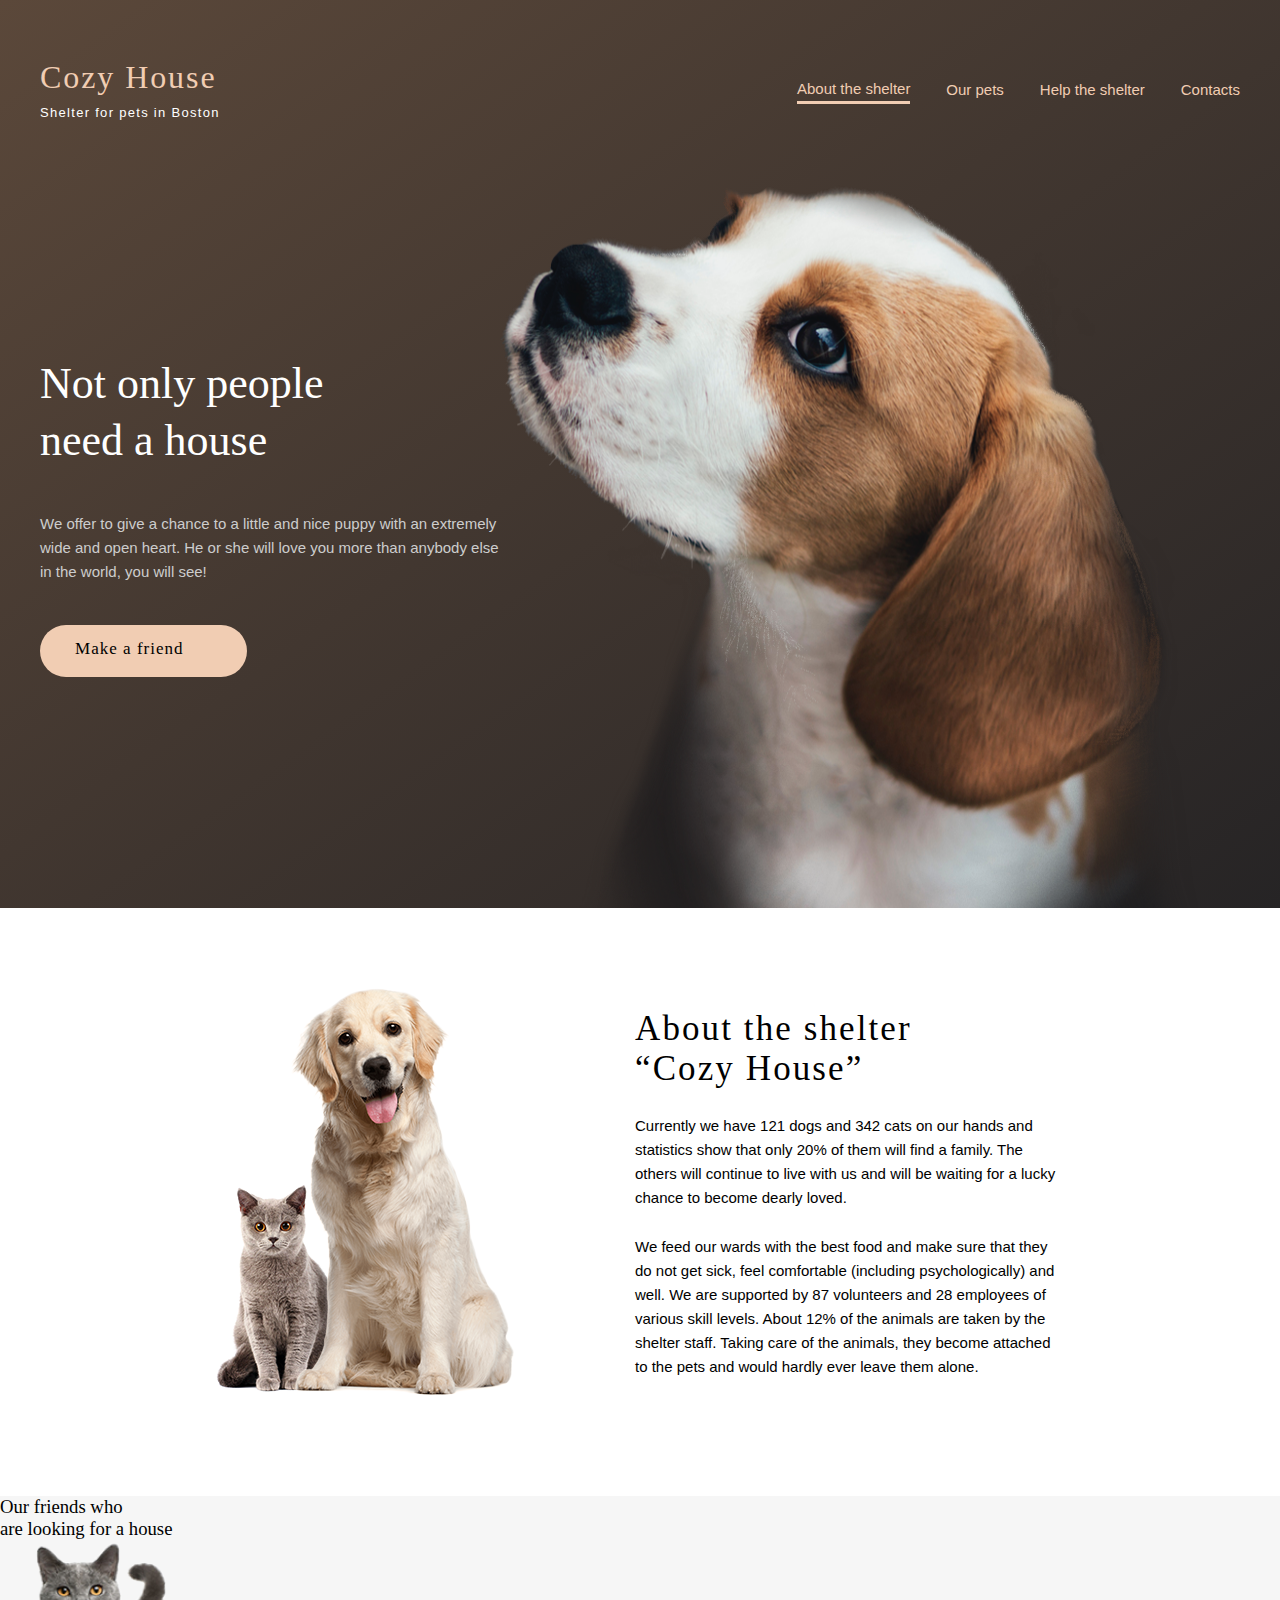
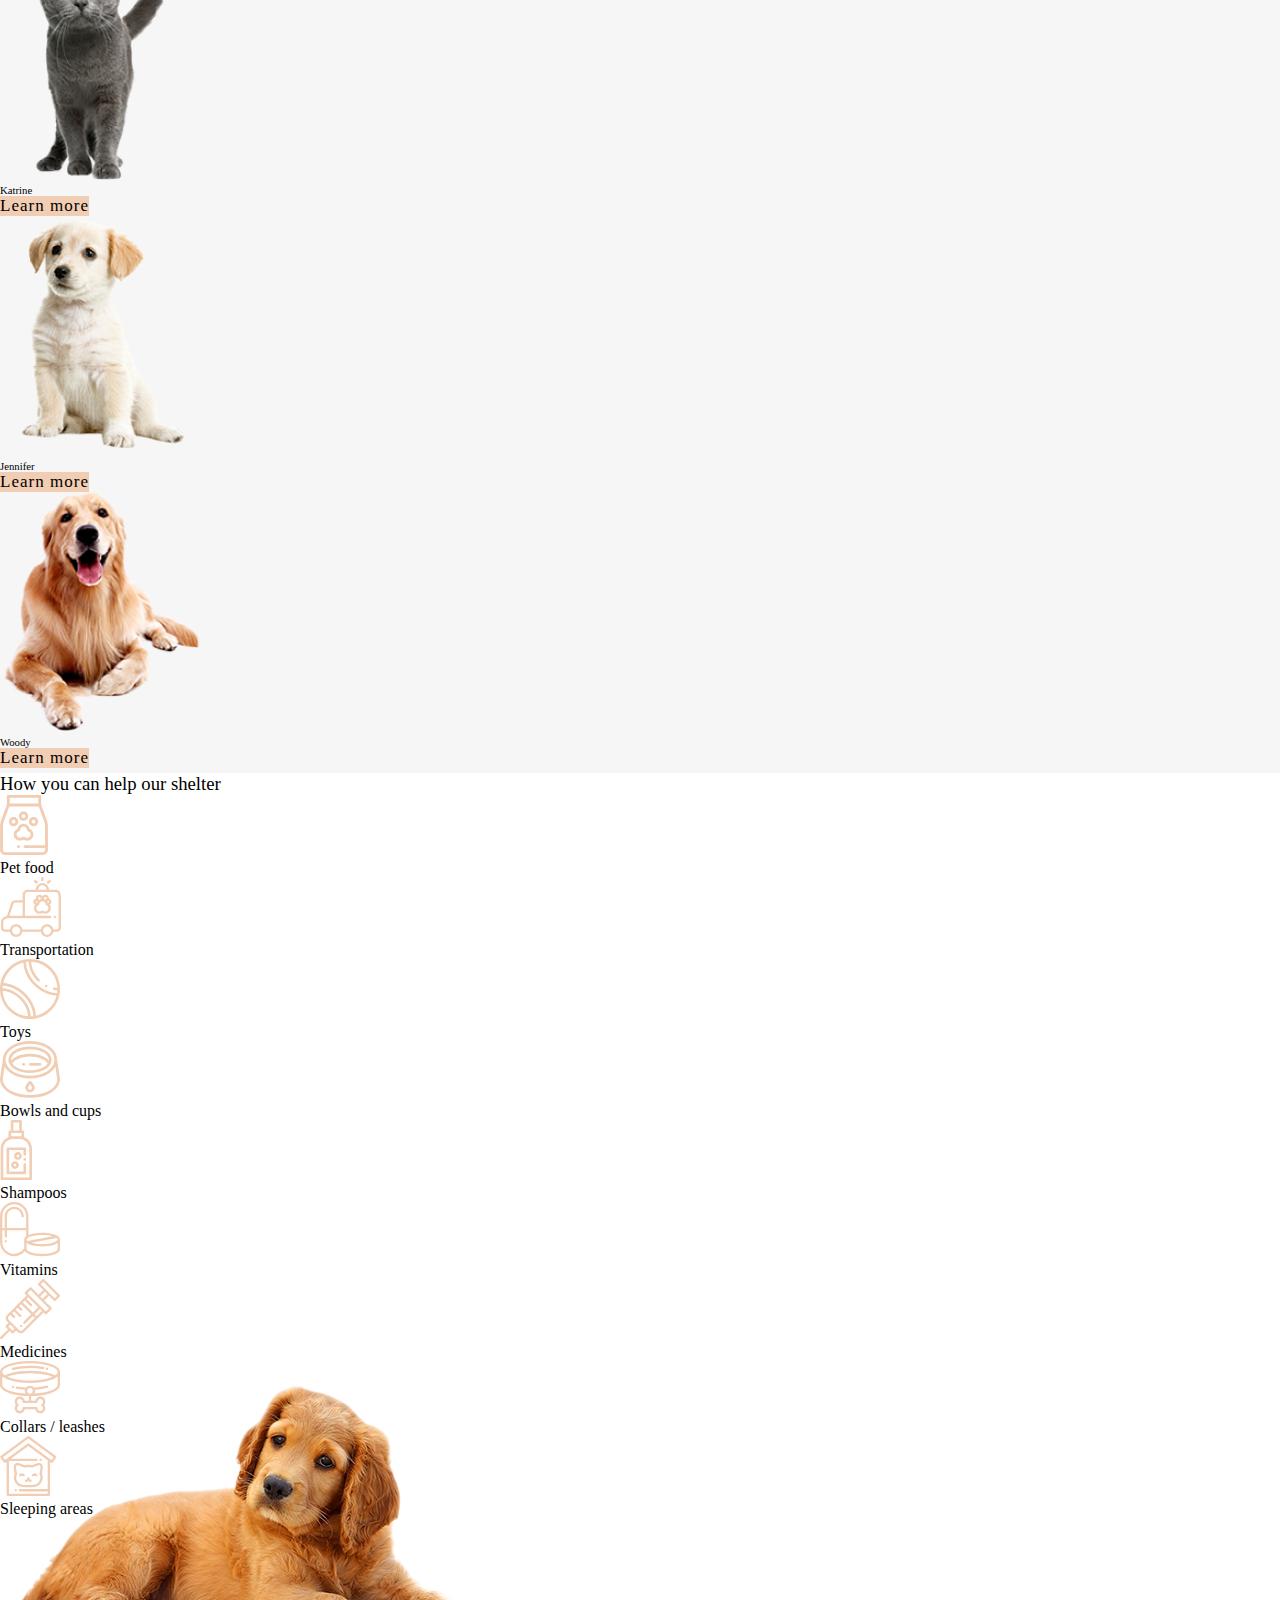
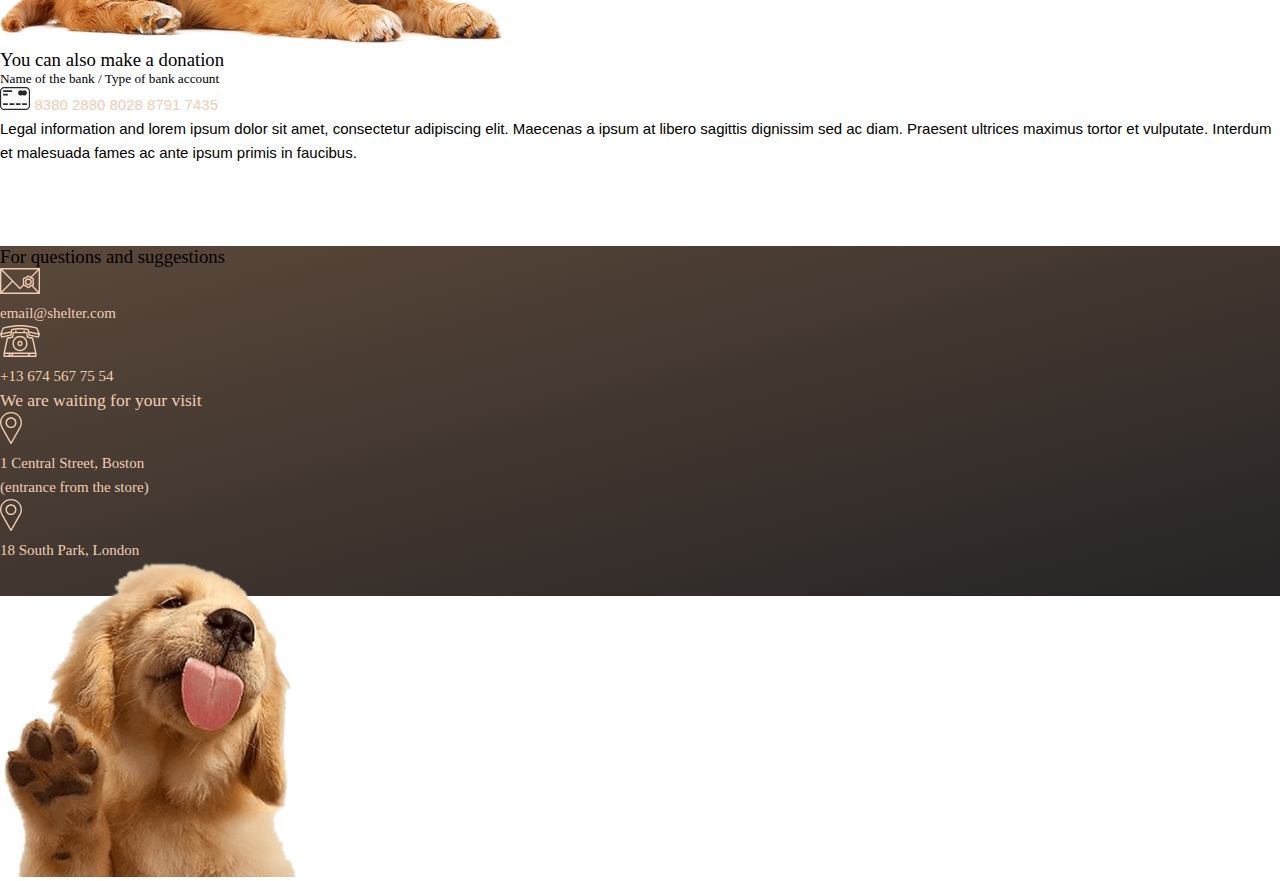
==== pages/main/index.html @ bdb7a61f "refactor: change styling about section" ====
<!DOCTYPE html>
<html lang="en">

<head>
    <meta charset="UTF-8">
    <meta name="viewport" content="width=device-width, initial-scale=1.0">
    <title>Shelter</title>
    <link rel="stylesheet" href="styles2.css">
</head>

<body>
    <header>
        <div class="wrapper-nav">
            <div class="logo">
                <div class="logo-title">Cozy House</div>
                <div class="logo-text">Shelter for pets in Boston</div>
            </div>
            <nav>
                <ul>
                    <li><a class="current active">About the shelter</a></li>
                    <li><a class="active" href="../pets/index.html">Our pets</a></li>
                    <li><a>Help the shelter</a></li>
                    <li><a>Contacts</a></li>
                </ul>
            </nav>
        </div>
        <div class="wrapper-header">
            <div class="left-column">
                <h2>Not only people need a house</h2>
                <p class="left-text">We offer to give a chance to a little and nice puppy with an extremely wide and
                    open heart. He or she will love you more than anybody else in the world, you will see!</p>
                <a id="btn" href="../pets/index.html">Make a friend</a>
            </div>
            <div class="right-column"><img id="dog-header" src="../../assets/images/start-screen-puppy.png"></div>
        </div>
    </header>
    <main>
        <section class="about">
            <div class="wrapper-about">
                <img class="about-image" src="../../assets/images/about-pets.png">
                <div class="about-text">
                    <h3>About the shelter “Cozy House”</h3>
                    <div class="about-text-main">
                        <p>Currently we have 121 dogs and 342 cats on our hands and statistics show that only 20% of
                            them will find a family. The others will continue to live with us and will be waiting for a
                            lucky chance to become dearly loved.</p>
                        <p>We feed our wards with the best food and make sure that they do not get sick, feel
                            comfortable (including psychologically) and well. We are supported by 87 volunteers and 28
                            employees of various skill levels. About 12% of the animals are taken by the shelter staff.
                            Taking care of the animals, they become attached to the pets and would hardly ever leave
                            them alone.</p>
                    </div>
                </div>
            </div>
        </section>
        <section class="pets">
            <div class="wrapper-pets">
                <h3>Our friends who <br>are looking for a house</h3>

                <div class="pets-slider">
                    <div class="arrow arrow-left"></div>
                    <div class="pets-galery"><img src="../../assets/images/katrine.png">
                        <h6>Katrine</h6><button class="learn_more">Learn more</button>
                    </div>
                    <div class="pets-galery"><img src="../../assets/images/jennifer.png">
                        <h6>Jennifer</h6><button class="learn_more">Learn more</button>
                    </div>
                    <div class="pets-galery woody"><img src="../../assets/images/woody.png">
                        <h6>Woody</h6><button class="learn_more">Learn more</button>
                    </div>
                    <div class="arrow arrow-right"></div>
                </div>
                <a id="get_to" href="../pets/index.html">Get to know the rest</a>
            </div>
        </section>
        <section class="help">
            <div class="wrapper-help">
                <div class="help-text">
                    <h3>How you can help our shelter</h3>
                </div>
                <div class="help-content">
                    <div class="help-content-1st-row">
                        <div class="help-content-item"><img src="../../assets/icons/1food.svg">
                            <h4>Pet food</h4>
                        </div>
                        <div class="help-content-item"><img src="../../assets/icons/2transportation.svg">
                            <h4>Transportation</h4>
                        </div>
                        <div class="help-content-item"><img src="../../assets/icons/3toys.svg">
                            <h4>Toys</h4>
                        </div>
                        <div class="help-content-item"><img src="../../assets/icons/4bowls-and-cups.svg">
                            <h4>Bowls and cups</h4>
                        </div>
                        <div class="help-content-item"><img src="../../assets/icons/5shampoos.svg">
                            <h4>Shampoos</h4>
                        </div>
                    </div>
                    <div class="help-content-2nd-row">
                        <div class="help-content-item"><img src="../../assets/icons/6vitamins.svg">
                            <h4>Vitamins</h4>
                        </div>
                        <div class="help-content-item"><img src="../../assets/icons/7medicines.svg">
                            <h4>Medicines</h4>
                        </div>
                        <div class="help-content-item"><img src="../../assets/icons/8collars-or-leashes.svg">
                            <h4>Collars / leashes</h4>
                        </div>
                        <div class="help-content-item"><img src="../../assets/icons/9sleeping-area.svg">
                            <h4>Sleeping areas</h4>
                        </div>
                    </div>
                </div>
            </div>
        </section>
        <section class="donation">
            <div class="wrapper-donation">
                <div class="image-donation">
                    <img src="../../assets/images/donation-dog.png">
                </div>
                <div class="text-donation">
                    <h3>You can also make a donation</h3>
                    <h5 class="space-top">Name of the bank / Type of bank account</h5>
                    <div class="card-number space-top">
                        <img src="../../assets/icons/credit-card.svg">
                        <a href>8380 2880 8028 8791 7435</a>
                    </div>
                    <p class="italic space-top">Legal information and lorem ipsum dolor sit amet, consectetur adipiscing
                        elit. Maecenas a ipsum at libero sagittis dignissim sed ac diam. Praesent ultrices maximus
                        tortor et vulputate. Interdum et malesuada fames ac ante ipsum primis in faucibus.</p>
                </div>

            </div>
        </section>
    </main>
    <footer id="contacts">
        <div class="wrapper-footer">
            <div class="contacts-footer">
                <div class="for-questions">
                    <h3>For questions and suggestions</h3>
                    <div class="space-top">
                        <a href="mailto:email@shelter.com"><img src="../../assets/icons/mail.svg">
                            <h4>email@shelter.com</h4>
                        </a>
                    </div>
                    <div class="space-top">
                        <a href="tel:+13 674 567 75 54"> <img src="../../assets/icons/phone.svg">
                            <h4>+13 674 567 75 54</h4>
                    </div>
                </div>
                <div class="visit-footer">
                    <h3>We are waiting for your visit</h3>
                    <div class="space-top">
                        <a target="new"
                            href="https://www.google.com/maps/place/1+Central+St,+Boston,+MA+02109,+%D0%A1%D0%A8%D0%90/@42.3585558,-71.056915,17z/data=!3m1!4b1!4m5!3m4!1s0x89e370868bc2ce7b:0x82fa7db94f5fea9e!8m2!3d42.3585519!4d-71.0547263">
                            <img src="../../assets/icons/pin.svg">
                            <h4>1 Central Street, Boston<br>(entrance from the store)</h4>
                        </a>
                    </div>
                    <div class="space-top">
                        <a target="new"
                            href="https://www.google.com/maps/place/1+Central+St,+Boston,+MA+02109,+%D0%A1%D0%A8%D0%90/@42.3585558,-71.056915,17z/data=!3m1!4b1!4m5!3m4!1s0x89e370868bc2ce7b:0x82fa7db94f5fea9e!8m2!3d42.3585519!4d-71.0547263">
                            <img src="../../assets/icons/pin.svg">
                            <h4>18 South Park, London</h4>
                        </a>
                    </div>

                </div>
            </div>

            <div class="img-footer">
                <img src="../../assets/images/footer-puppy.png">
            </div>
        </div>
    </footer>
</body>

</html>
---- pages/main/styles2.css ----
* {
  margin: 0;
  padding: 0;
  box-sizing: border-box;
}

body {
  font-family: Arial, sans-serif;
  font-weight: 400;
}
header {
  height: 908px;
}
main {
  width: 100%;
  display: flex;
  justify-content: center;
  flex-direction: column;
}
.about {
  height: 588px;
}
.pets {
  height: 877px;
  background: #f6f6f6;
}

.help {
  height: 611px;
  background-color: #ffffff;
}
.donation {
  height: 462px;
}
footer{
    height: 350px;
}
header,
footer {
    background-image: linear-gradient(to bottom right, rgba(91, 72, 58, 1) 0%, rgba(38, 36, 37, 1) 100%);
}
.wrapper-nav, .wrapper-header, .wrapper-about {
    display: flex;
    margin: 0 auto;
    max-width: 1200px;
}
h1,
h2,
h3,
h4,
h5,
h6 {
    font-family: Georgia, serif;
    font-weight: 400;
}

h2 {
    font-size: 44px;
    color: #FFFFFF;
}
p {
    font-size: 15px;
    line-height: 160%;
}
button,
#btn {
    border: 0;
    padding: 0;
    font-size: 17px;
    letter-spacing: 1.02px;
    font-family: Georgia, serif;
    background-color: #f1cdb3;
}
#btn {
    height: 52px;
    width: 207px;
    border-radius: 100px;
    color: black;
    padding: 10px 35px;
}
.wrapper-footer h4,
a {
    text-decoration: none;
    color: #F1CDB3;
}
/* HEADER styles */

.wrapper-nav{
    justify-content: space-between;
}
.logo-title {
    color: #F1CDB3;
    font-family: Georgia, serif;
    font-weight: 400;
    padding-top: 60px;
    font-size: 32px;
    letter-spacing: 1.92px;
    line-height: 110%;
    margin-bottom: 10px;
}

.logo-text {
    font-size: 13px;
    color: #FFFFFF;
    letter-spacing: 1.3px;
}
nav{
    display: flex;
    width: 443px;
}
ul {
    display: flex;
    justify-content: space-between;
    width: 100%;
    margin: 0;
    padding: 0;
    list-style-type: none;
}

li {
    color: #CDCDCD;
    margin-top: 60px;
    display: flex;
    align-items: center;
}
a {
    font-size: 15px;
    line-height: 160%;
}
.active:hover {
    cursor: pointer;
    color: #FAFAFA;
}
.current {
    border-bottom: 3px solid #F1CDB3;
}
.left-column {
    display: flex;
    flex-direction: column;
    justify-content: center;
}
.left-column h2 {
    line-height: 130%;
    max-width: 310px;
}
.right-column {
    display: inline-block;
    float: right;
}
p.left-text {
    color: #CDCDCD;
    width: 460px;
    margin-top: 42px;
    margin-bottom: 41px;
    line-height: 160%;
}
img#dog-header {
    margin-top: 64.5px;
    height: 723px;
    width: 698px;
    border-radius: 0px;
}

/* SECTION ABOUT styles */

.about-image {
    margin-top: 80px;
    margin-left: 175px;
    margin-right: 120px;
}

.about-text {
    display: flex;
    flex-direction: column;
    justify-content: center;
    margin-top: 83px;
}

.about-text-main {
    width: 430px;
}

.about-text-main p {
    margin-top: 25px;
}

.about-text h3 {
    width: 370px;
    font-size: 35px;
    letter-spacing: 2.1px;
}
.wrapper-pets {
}
.wrapper-help {
}

.wrapper-donation {
  
}
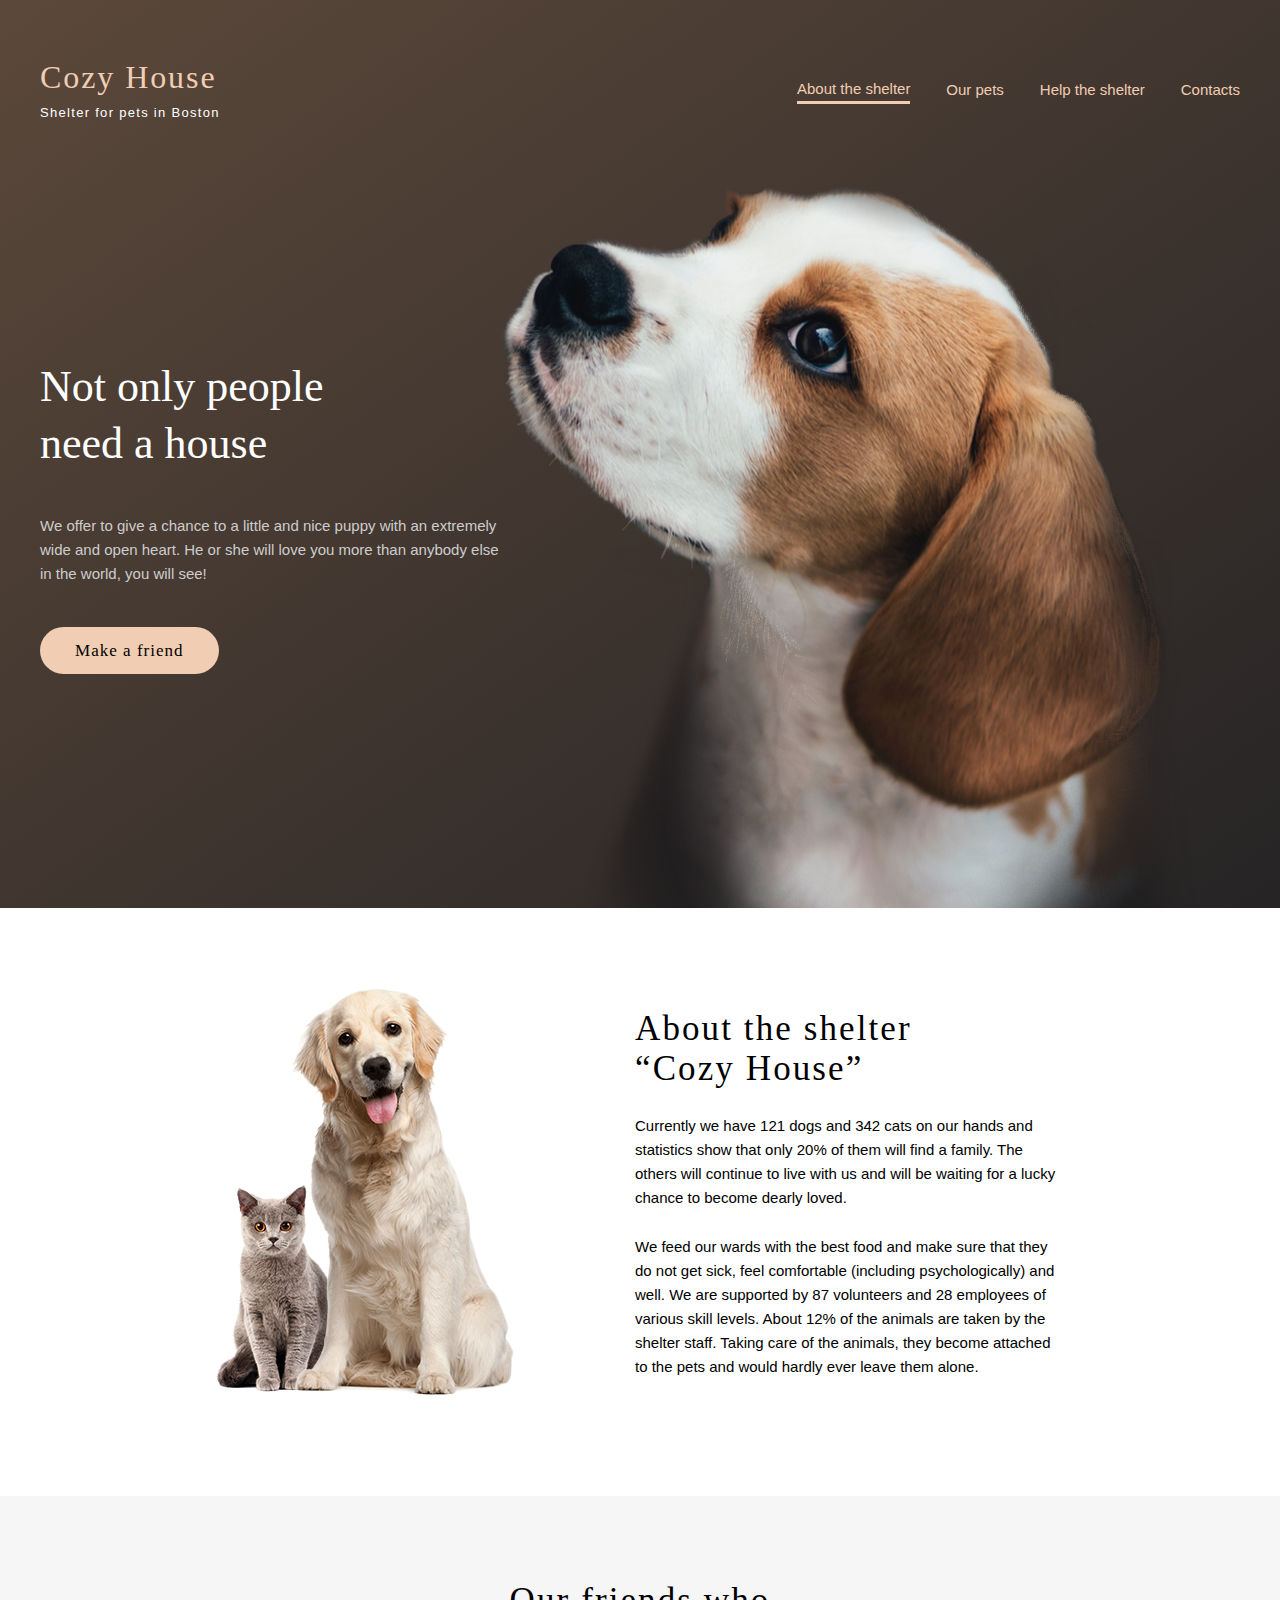
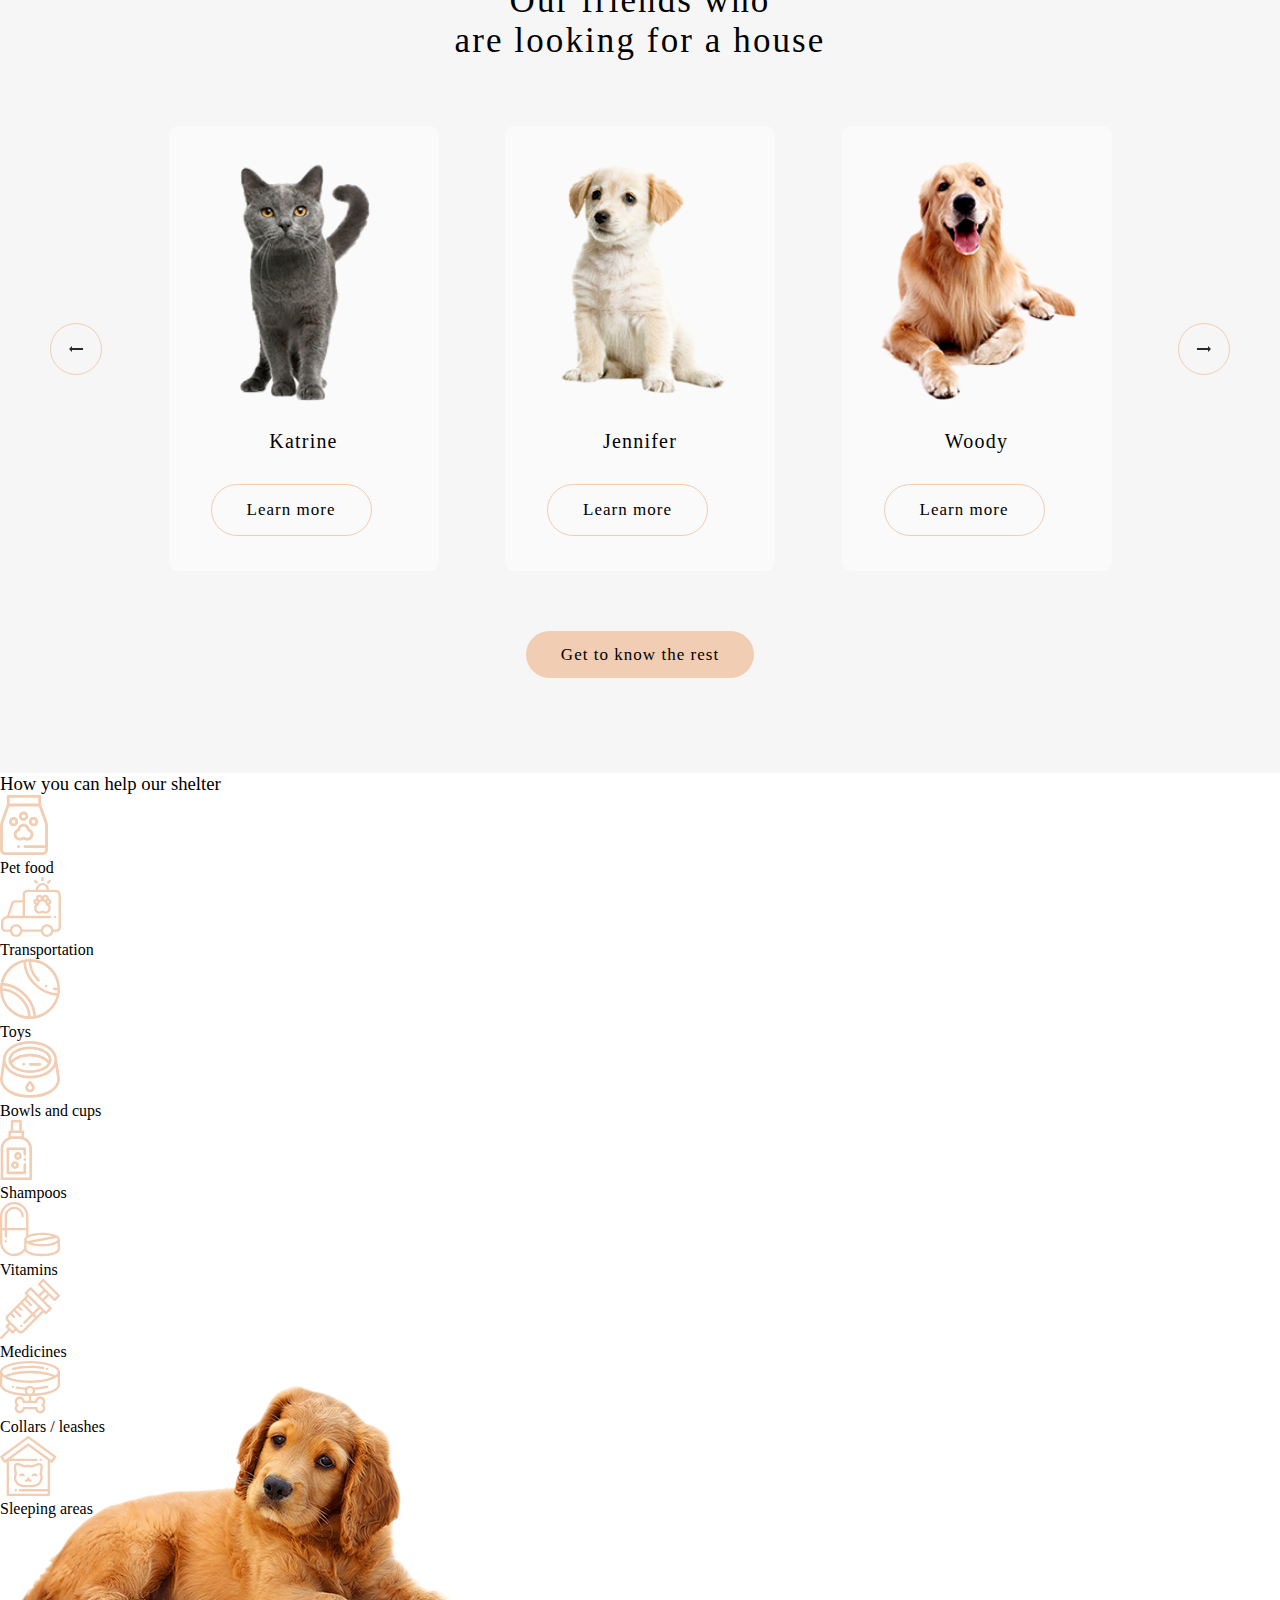
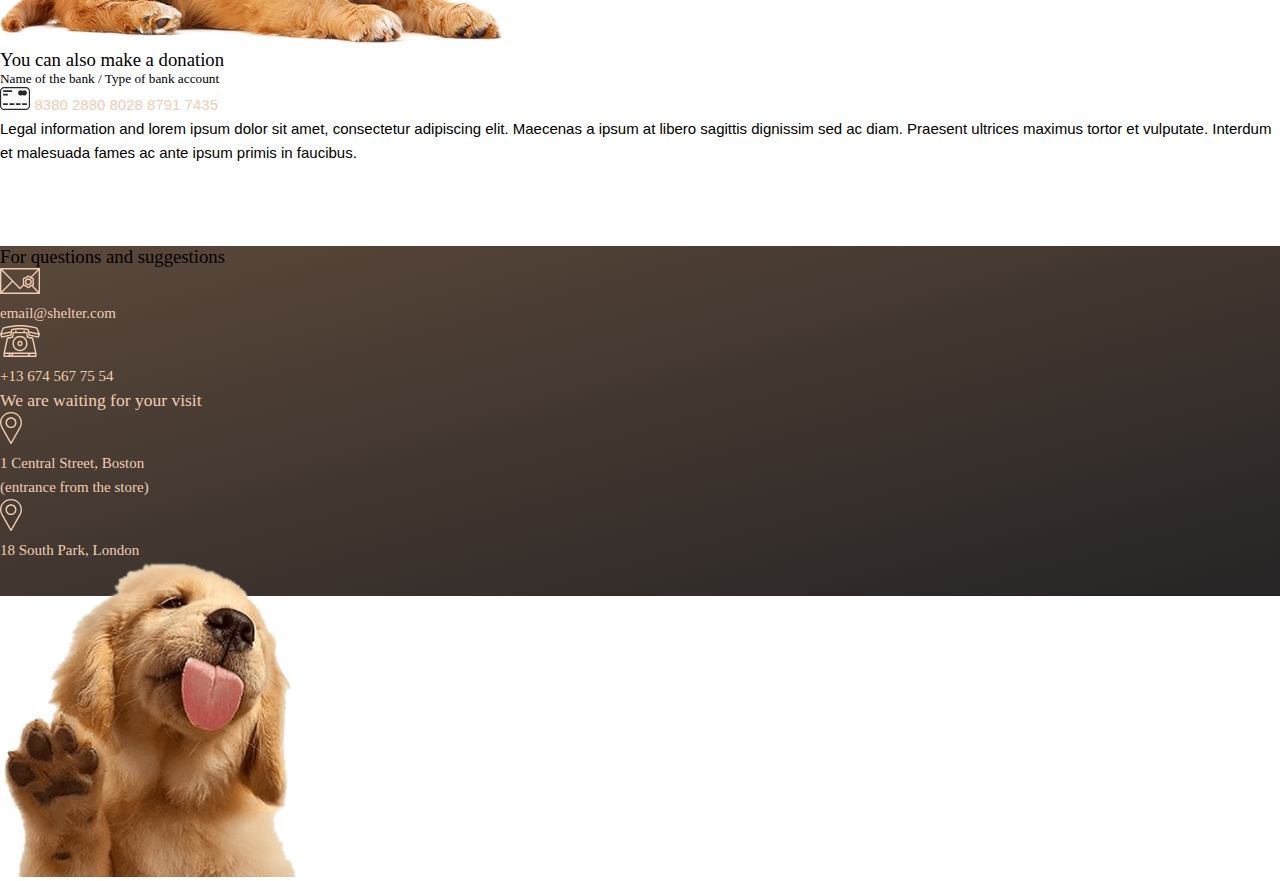
==== commit f7cdde7e: "refactor: change styling pets section" ====
--- a/pages/main/index.html
+++ b/pages/main/index.html
@@ -29,7 +29,7 @@
                 <h2>Not only people need a house</h2>
                 <p class="left-text">We offer to give a chance to a little and nice puppy with an extremely wide and
                     open heart. He or she will love you more than anybody else in the world, you will see!</p>
-                <a id="btn" href="../pets/index.html">Make a friend</a>
+                <a id="make-friend" class="btn" href="../pets/index.html">Make a friend</a>
             </div>
             <div class="right-column"><img id="dog-header" src="../../assets/images/start-screen-puppy.png"></div>
         </div>
@@ -60,17 +60,17 @@
                 <div class="pets-slider">
                     <div class="arrow arrow-left"></div>
                     <div class="pets-galery"><img src="../../assets/images/katrine.png">
-                        <h6>Katrine</h6><button class="learn_more">Learn more</button>
+                        <h6>Katrine</h6><button class="btn learn_more">Learn more</button>
                     </div>
                     <div class="pets-galery"><img src="../../assets/images/jennifer.png">
-                        <h6>Jennifer</h6><button class="learn_more">Learn more</button>
+                        <h6>Jennifer</h6><button class="btn learn_more">Learn more</button>
                     </div>
                     <div class="pets-galery woody"><img src="../../assets/images/woody.png">
-                        <h6>Woody</h6><button class="learn_more">Learn more</button>
+                        <h6>Woody</h6><button class="btn learn_more">Learn more</button>
                     </div>
                     <div class="arrow arrow-right"></div>
                 </div>
-                <a id="get_to" href="../pets/index.html">Get to know the rest</a>
+                <a id="get-to" class="btn" href="../pets/index.html">Get to know the rest</a>
             </div>
         </section>
         <section class="help">
--- a/pages/main/styles2.css
+++ b/pages/main/styles2.css
@@ -32,17 +32,24 @@
 .donation {
   height: 462px;
 }
-footer{
-    height: 350px;
+footer {
+  height: 350px;
 }
 header,
 footer {
-    background-image: linear-gradient(to bottom right, rgba(91, 72, 58, 1) 0%, rgba(38, 36, 37, 1) 100%);
-}
-.wrapper-nav, .wrapper-header, .wrapper-about {
-    display: flex;
-    margin: 0 auto;
-    max-width: 1200px;
+  background-image: linear-gradient(
+    to bottom right,
+    rgba(91, 72, 58, 1) 0%,
+    rgba(38, 36, 37, 1) 100%
+  );
+}
+.wrapper-nav,
+.wrapper-header,
+.wrapper-about,
+.wrapper-pets {
+  display: flex;
+  margin: 0 auto;
+  max-width: 1200px;
 }
 h1,
 h2,
@@ -50,150 +57,204 @@
 h4,
 h5,
 h6 {
-    font-family: Georgia, serif;
-    font-weight: 400;
+  font-family: Georgia, serif;
+  font-weight: 400;
 }
 
 h2 {
-    font-size: 44px;
-    color: #FFFFFF;
+  font-size: 44px;
+  color: #ffffff;
 }
 p {
-    font-size: 15px;
-    line-height: 160%;
-}
-button,
-#btn {
-    border: 0;
-    padding: 0;
-    font-size: 17px;
-    letter-spacing: 1.02px;
-    font-family: Georgia, serif;
-    background-color: #f1cdb3;
-}
-#btn {
-    height: 52px;
-    width: 207px;
-    border-radius: 100px;
-    color: black;
-    padding: 10px 35px;
+  font-size: 15px;
+  line-height: 160%;
+}
+
+.btn {
+  width: fit-content;
+  border-radius: 100px;
+  color: black;
+  padding: 10px 35px;
+  font-size: 17px;
+  letter-spacing: 1.02px;
+  font-family: Georgia, serif;
+  background-color: #f1cdb3;
+}
+.btn:hover,
+.card-number:hover,
+.arrow:hover {
+    cursor: pointer;
+    background-color: #FDDCC4;
 }
 .wrapper-footer h4,
 a {
-    text-decoration: none;
-    color: #F1CDB3;
-}
-/* HEADER styles */
-
-.wrapper-nav{
-    justify-content: space-between;
+  text-decoration: none;
+  color: #f1cdb3;
+}
+/* HEADER */
+
+.wrapper-nav {
+  justify-content: space-between;
 }
 .logo-title {
-    color: #F1CDB3;
-    font-family: Georgia, serif;
-    font-weight: 400;
-    padding-top: 60px;
-    font-size: 32px;
-    letter-spacing: 1.92px;
-    line-height: 110%;
-    margin-bottom: 10px;
+  color: #f1cdb3;
+  font-family: Georgia, serif;
+  font-weight: 400;
+  padding-top: 60px;
+  font-size: 32px;
+  letter-spacing: 1.92px;
+  line-height: 110%;
+  margin-bottom: 10px;
 }
 
 .logo-text {
-    font-size: 13px;
-    color: #FFFFFF;
-    letter-spacing: 1.3px;
-}
-nav{
-    display: flex;
-    width: 443px;
+  font-size: 13px;
+  color: #ffffff;
+  letter-spacing: 1.3px;
+}
+nav {
+  display: flex;
+  width: 443px;
 }
 ul {
-    display: flex;
-    justify-content: space-between;
-    width: 100%;
-    margin: 0;
-    padding: 0;
-    list-style-type: none;
+  display: flex;
+  justify-content: space-between;
+  width: 100%;
+  margin: 0;
+  padding: 0;
+  list-style-type: none;
 }
 
 li {
-    color: #CDCDCD;
-    margin-top: 60px;
-    display: flex;
-    align-items: center;
+  color: #cdcdcd;
+  margin-top: 60px;
+  display: flex;
+  align-items: center;
 }
 a {
-    font-size: 15px;
-    line-height: 160%;
+  font-size: 15px;
+  line-height: 160%;
 }
 .active:hover {
-    cursor: pointer;
-    color: #FAFAFA;
+  cursor: pointer;
+  color: #fafafa;
 }
 .current {
-    border-bottom: 3px solid #F1CDB3;
+  border-bottom: 3px solid #f1cdb3;
 }
 .left-column {
-    display: flex;
-    flex-direction: column;
-    justify-content: center;
+  display: flex;
+  flex-direction: column;
+  justify-content: center;
 }
 .left-column h2 {
-    line-height: 130%;
-    max-width: 310px;
+  line-height: 130%;
+  max-width: 310px;
 }
 .right-column {
-    display: inline-block;
-    float: right;
+  display: inline-block;
+  float: right;
 }
 p.left-text {
-    color: #CDCDCD;
-    width: 460px;
-    margin-top: 42px;
-    margin-bottom: 41px;
-    line-height: 160%;
+  color: #cdcdcd;
+  width: 460px;
+  margin-top: 42px;
+  margin-bottom: 41px;
+  line-height: 160%;
 }
 img#dog-header {
-    margin-top: 64.5px;
-    height: 723px;
-    width: 698px;
-    border-radius: 0px;
-}
-
-/* SECTION ABOUT styles */
+  margin-top: 64.5px;
+  height: 723px;
+  width: 698px;
+  border-radius: 0px;
+}
+
+/* SECTION ABOUT */
 
 .about-image {
-    margin-top: 80px;
-    margin-left: 175px;
-    margin-right: 120px;
-}
-
+  margin-top: 80px;
+  margin-left: 175px;
+  margin-right: 120px;
+}
 .about-text {
-    display: flex;
-    flex-direction: column;
-    justify-content: center;
-    margin-top: 83px;
-}
-
+  display: flex;
+  flex-direction: column;
+  justify-content: center;
+  margin-top: 83px;
+}
 .about-text-main {
-    width: 430px;
-}
-
+  width: 430px;
+}
 .about-text-main p {
-    margin-top: 25px;
-}
-
+  margin-top: 25px;
+}
 .about-text h3 {
-    width: 370px;
-    font-size: 35px;
-    letter-spacing: 2.1px;
-}
+  width: 370px;
+  font-size: 35px;
+  letter-spacing: 2.1px;
+}
+
+/* SECTION PETS */
+
 .wrapper-pets {
-}
-.wrapper-help {
-}
-
-.wrapper-donation {
-  
-}
+  flex-direction: column;
+}
+.wrapper-pets h3 {
+  text-align: center;
+  align-self: center;
+  margin-top: 85px;
+  width: 400px;
+  font-size: 35px;
+  letter-spacing: 2.1px;
+}
+#get-to {
+  align-self: center;
+  margin-top: 60px;
+}
+.pets-slider {
+  display: flex;
+  justify-content: space-between;
+  margin-top: 65px;
+}
+
+.arrow {
+  border-radius: 50%;
+  border: 1px solid #f1cdb3;
+  width: 52px;
+  height: 52px;
+  padding: 8px;
+  align-self: center;
+}
+
+.arrow-left {
+  background: url(../../assets/icons/Arrow_left.svg) no-repeat center center;
+  margin-left: 10px;
+}
+
+.arrow-right {
+  background: url(../../assets/icons/Arrow_right.svg) no-repeat center center;
+  margin-right: 10px;
+}
+
+.pets-galery {
+  background: #fafafa;
+  border-radius: 9px;
+  padding: 35px;
+}
+.pets-galery:hover {
+  cursor: pointer;
+  box-shadow: 0px 2px 35px 14px rgba(13, 13, 13, 0.04);
+}
+.pets-galery h6 {
+  font-size: 20px;
+  letter-spacing: 1.2px;
+  text-align: center;
+  margin-top: 25px;
+  margin-bottom: 31px;
+}
+button.learn_more {
+  height: 52px;
+  border: 1px solid #f1cdb3;
+  background: #fafafa;
+  margin-left: 7px;
+}
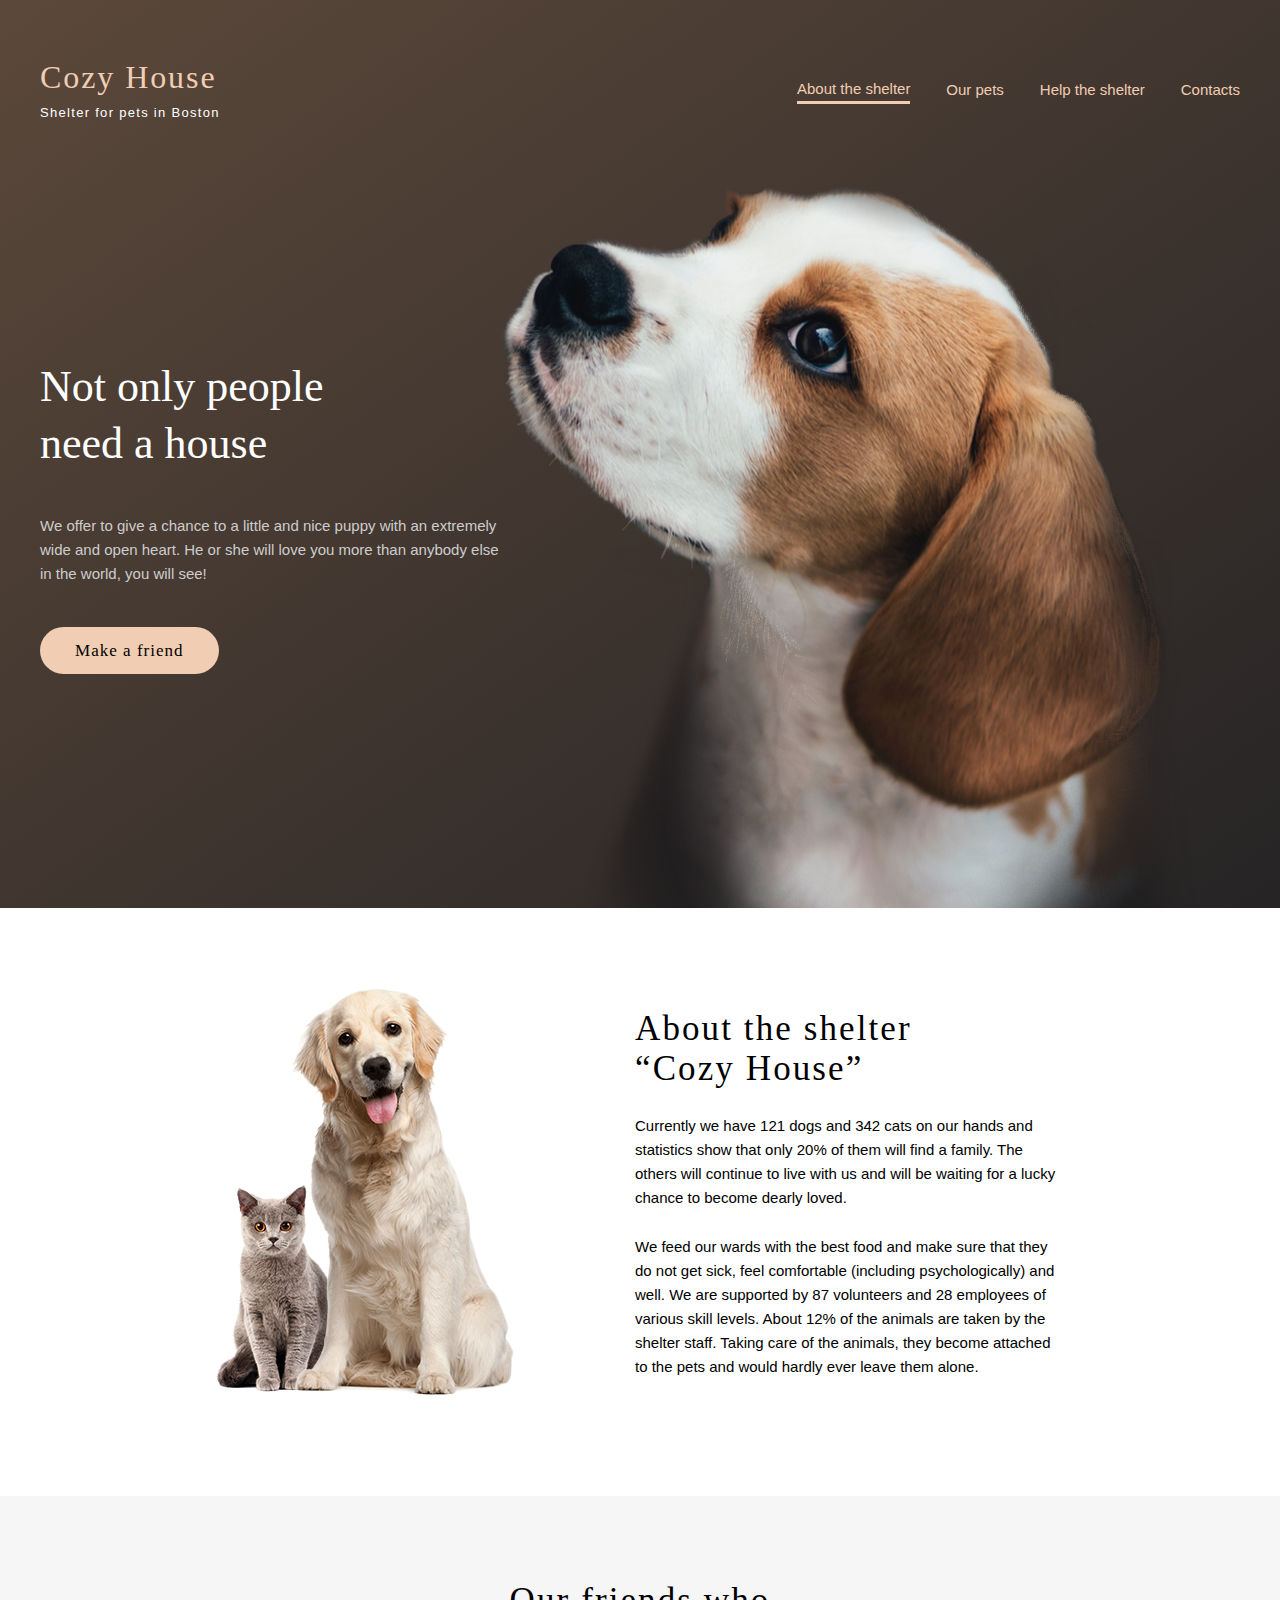
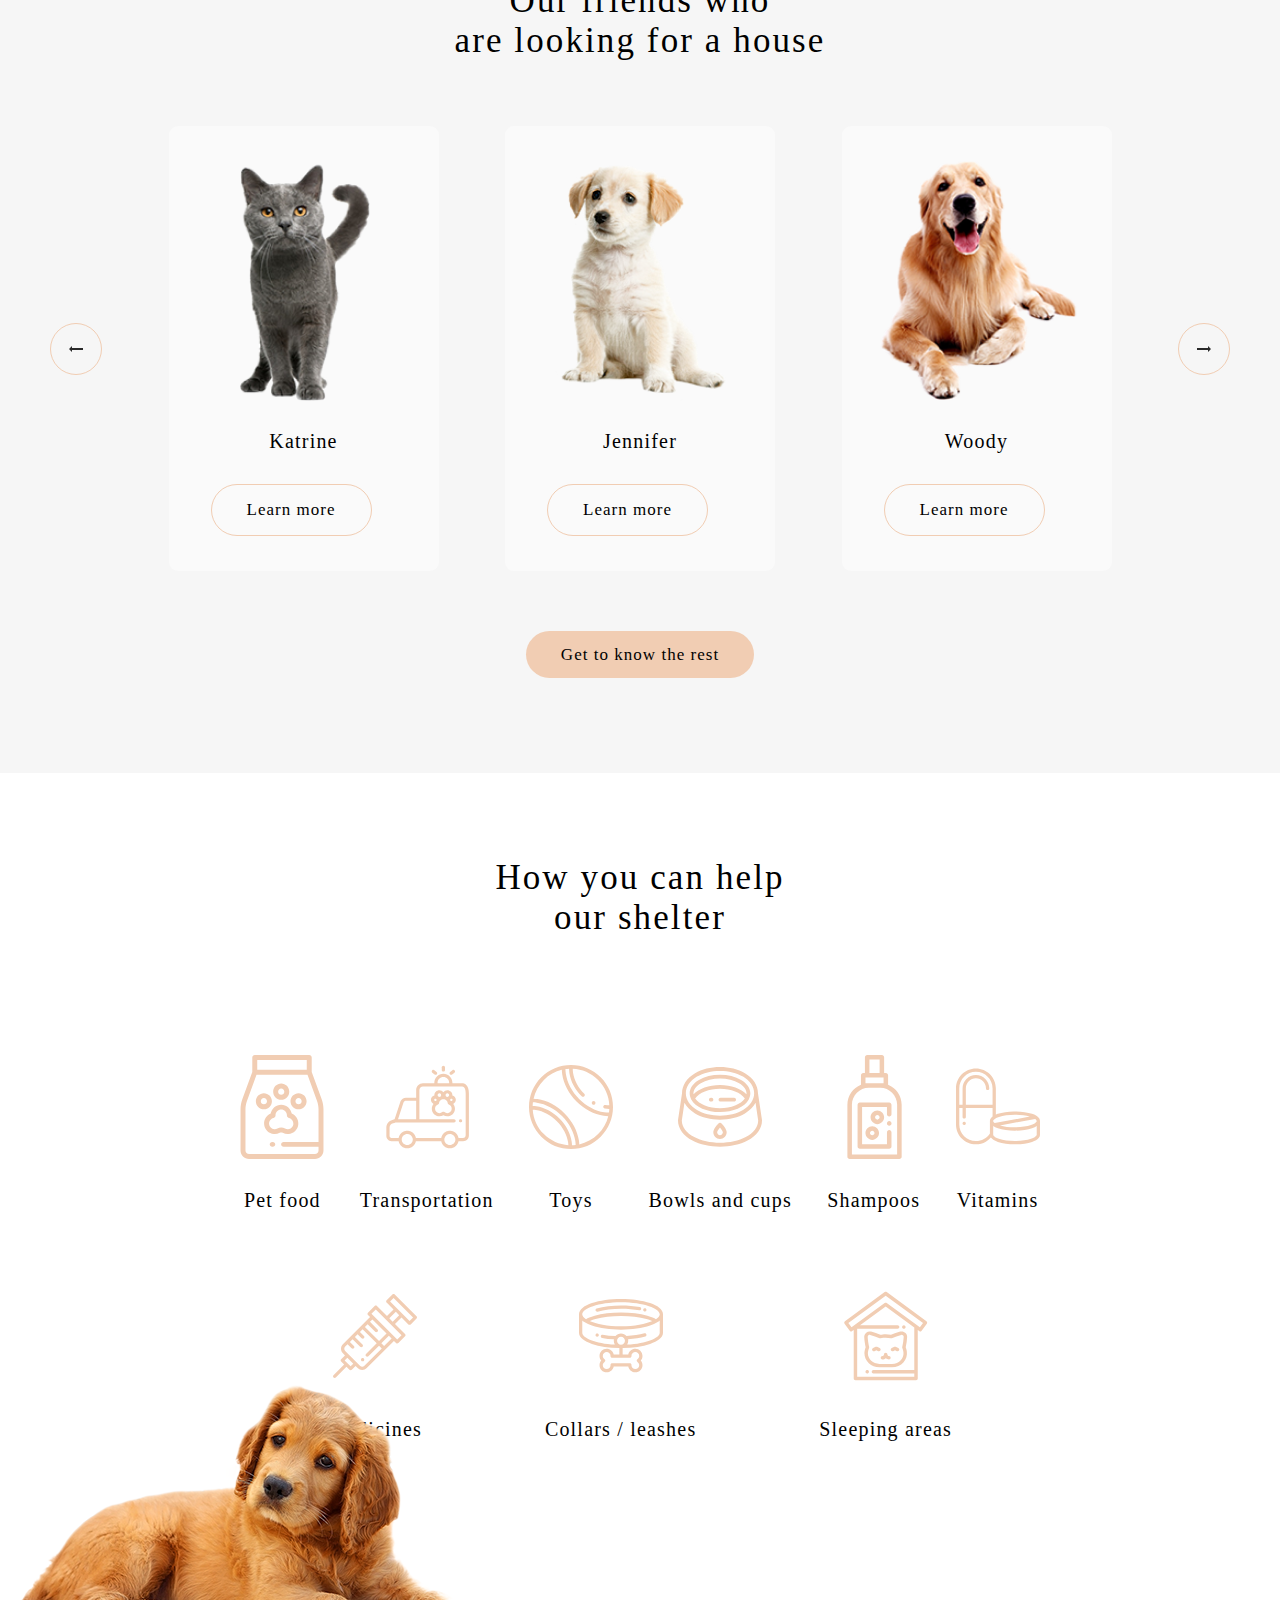
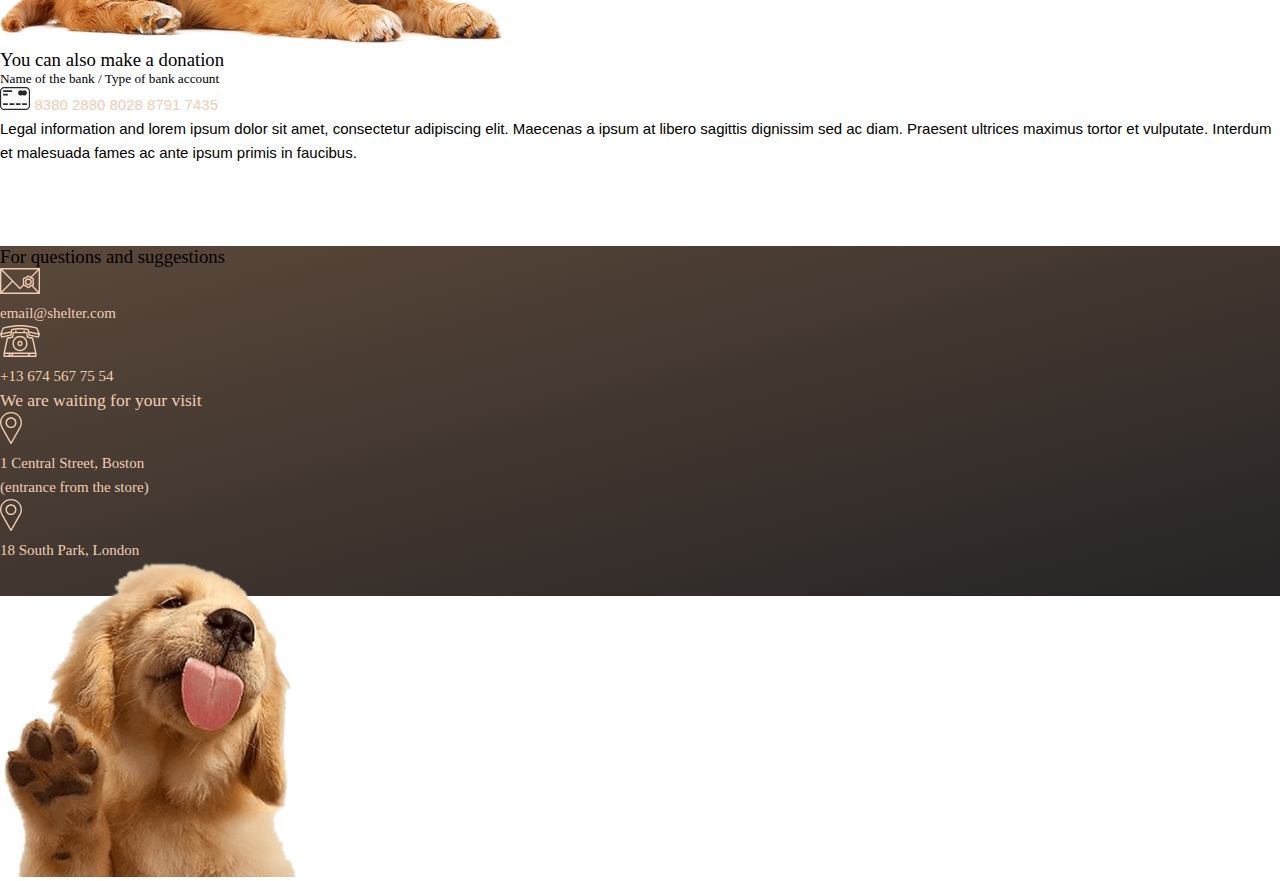
==== commit e2be6855: "refactor: change styling help section" ====
--- a/pages/main/index.html
+++ b/pages/main/index.html
@@ -79,7 +79,7 @@
                     <h3>How you can help our shelter</h3>
                 </div>
                 <div class="help-content">
-                    <div class="help-content-1st-row">
+                    
                         <div class="help-content-item"><img src="../../assets/icons/1food.svg">
                             <h4>Pet food</h4>
                         </div>
@@ -95,8 +95,8 @@
                         <div class="help-content-item"><img src="../../assets/icons/5shampoos.svg">
                             <h4>Shampoos</h4>
                         </div>
-                    </div>
-                    <div class="help-content-2nd-row">
+                   
+                
                         <div class="help-content-item"><img src="../../assets/icons/6vitamins.svg">
                             <h4>Vitamins</h4>
                         </div>
@@ -109,7 +109,7 @@
                         <div class="help-content-item"><img src="../../assets/icons/9sleeping-area.svg">
                             <h4>Sleeping areas</h4>
                         </div>
-                    </div>
+                    
                 </div>
             </div>
         </section>
--- a/pages/main/styles2.css
+++ b/pages/main/styles2.css
@@ -46,7 +46,8 @@
 .wrapper-nav,
 .wrapper-header,
 .wrapper-about,
-.wrapper-pets {
+.wrapper-pets,
+.wrapper-help {
   display: flex;
   margin: 0 auto;
   max-width: 1200px;
@@ -258,3 +259,51 @@
   background: #fafafa;
   margin-left: 7px;
 }
+/* SECTION HELP */
+.wrapper-help h3 {
+    text-align: center;
+    margin-top: 85px;
+    width: 310px;
+    font-size: 35px;
+    letter-spacing: 2.1px;
+    }
+.wrapper-help{
+    flex-direction: column;
+    align-items: center;
+}
+.help-content{
+    max-width: 70%;
+    display: flex;
+    flex-direction: row;
+    justify-content: space-evenly;
+    margin-top: 5%;
+    flex-wrap: wrap;
+}
+/* .help-content-1st-row {
+    display: flex;
+    justify-content: space-between;
+    margin-top: 5%;
+}
+.help-content-2nd-row {
+    display: flex;
+    justify-content: space-around;
+    margin-top: 10%;
+} */
+.help-content-item h4 {
+    font-size: 20px;
+    letter-spacing: 1.2px;
+    margin-top: 30px;
+
+}
+
+.help-content-item {
+    display: flex;
+    flex-direction: column;
+    align-items: center;
+    padding: 15px;
+    margin-top: 5%;
+}
+.help-content-item img{
+    width: 84px;
+    height: 104px;
+}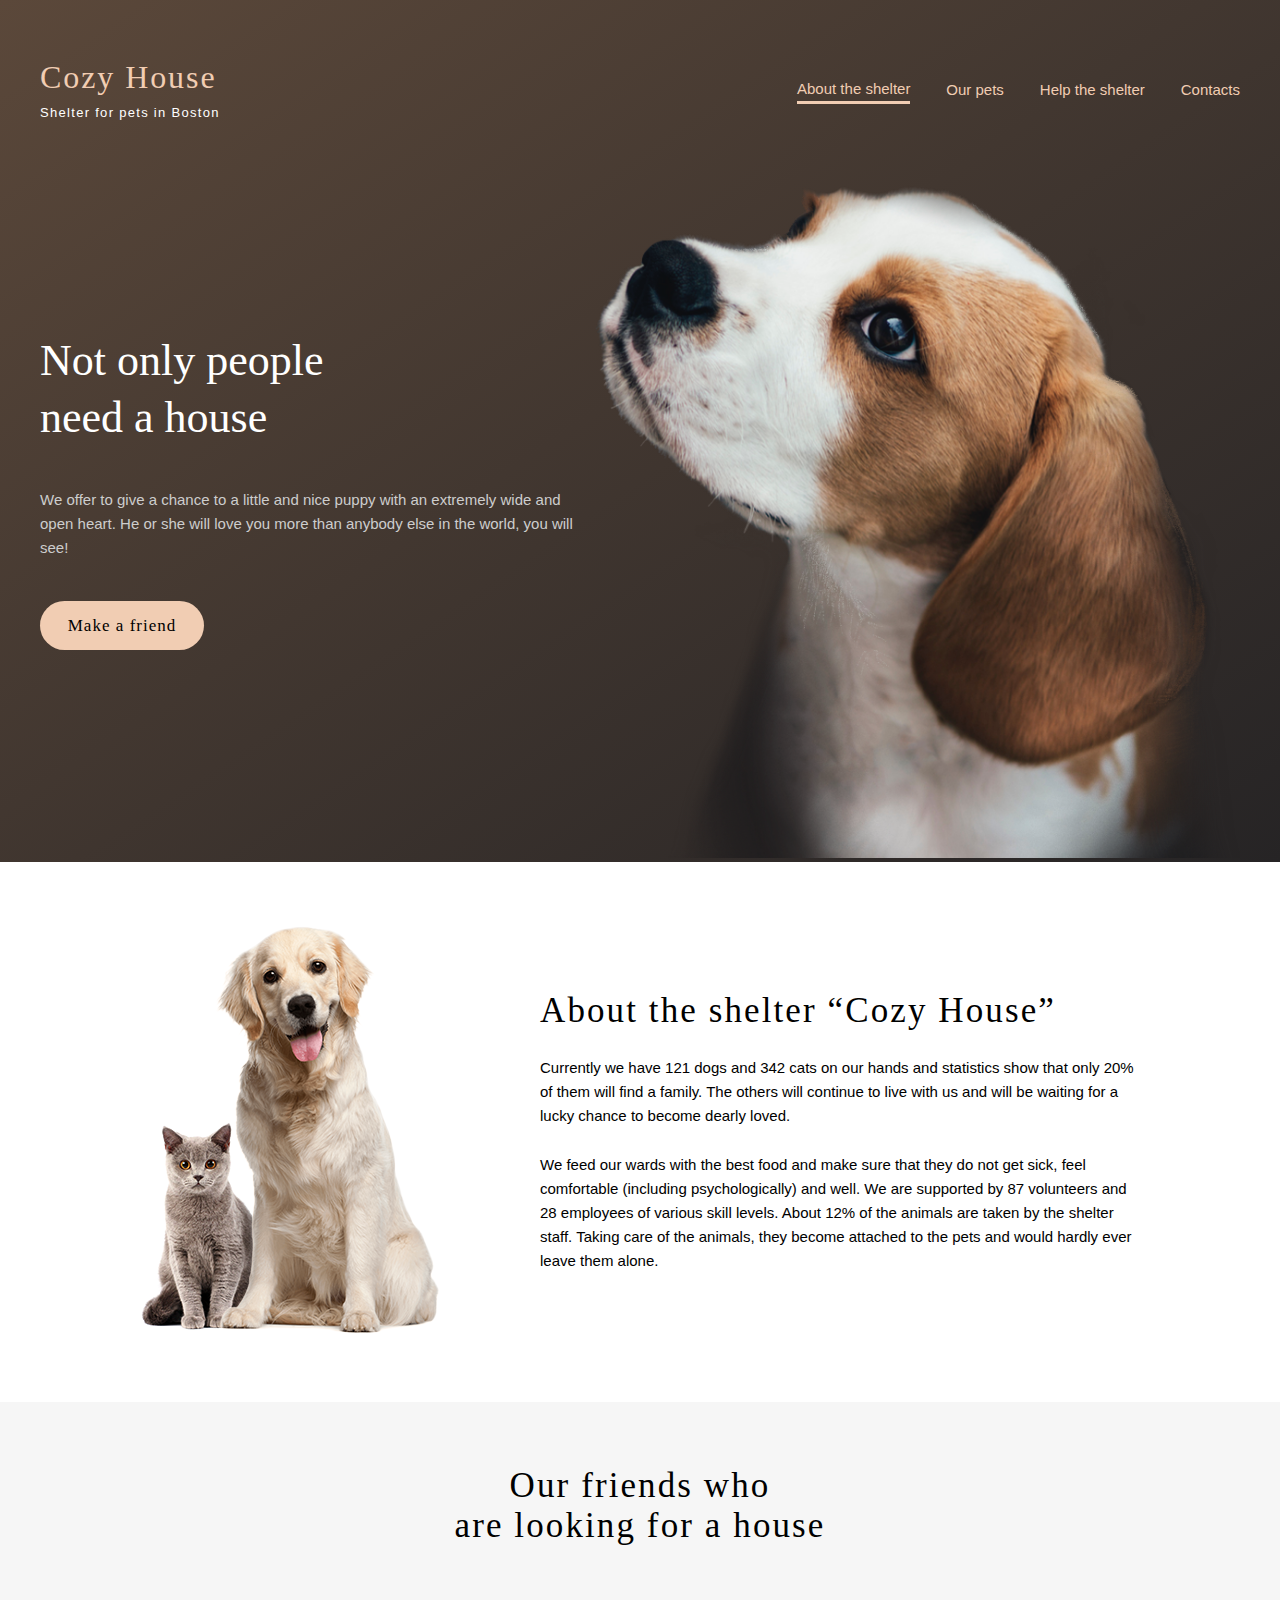
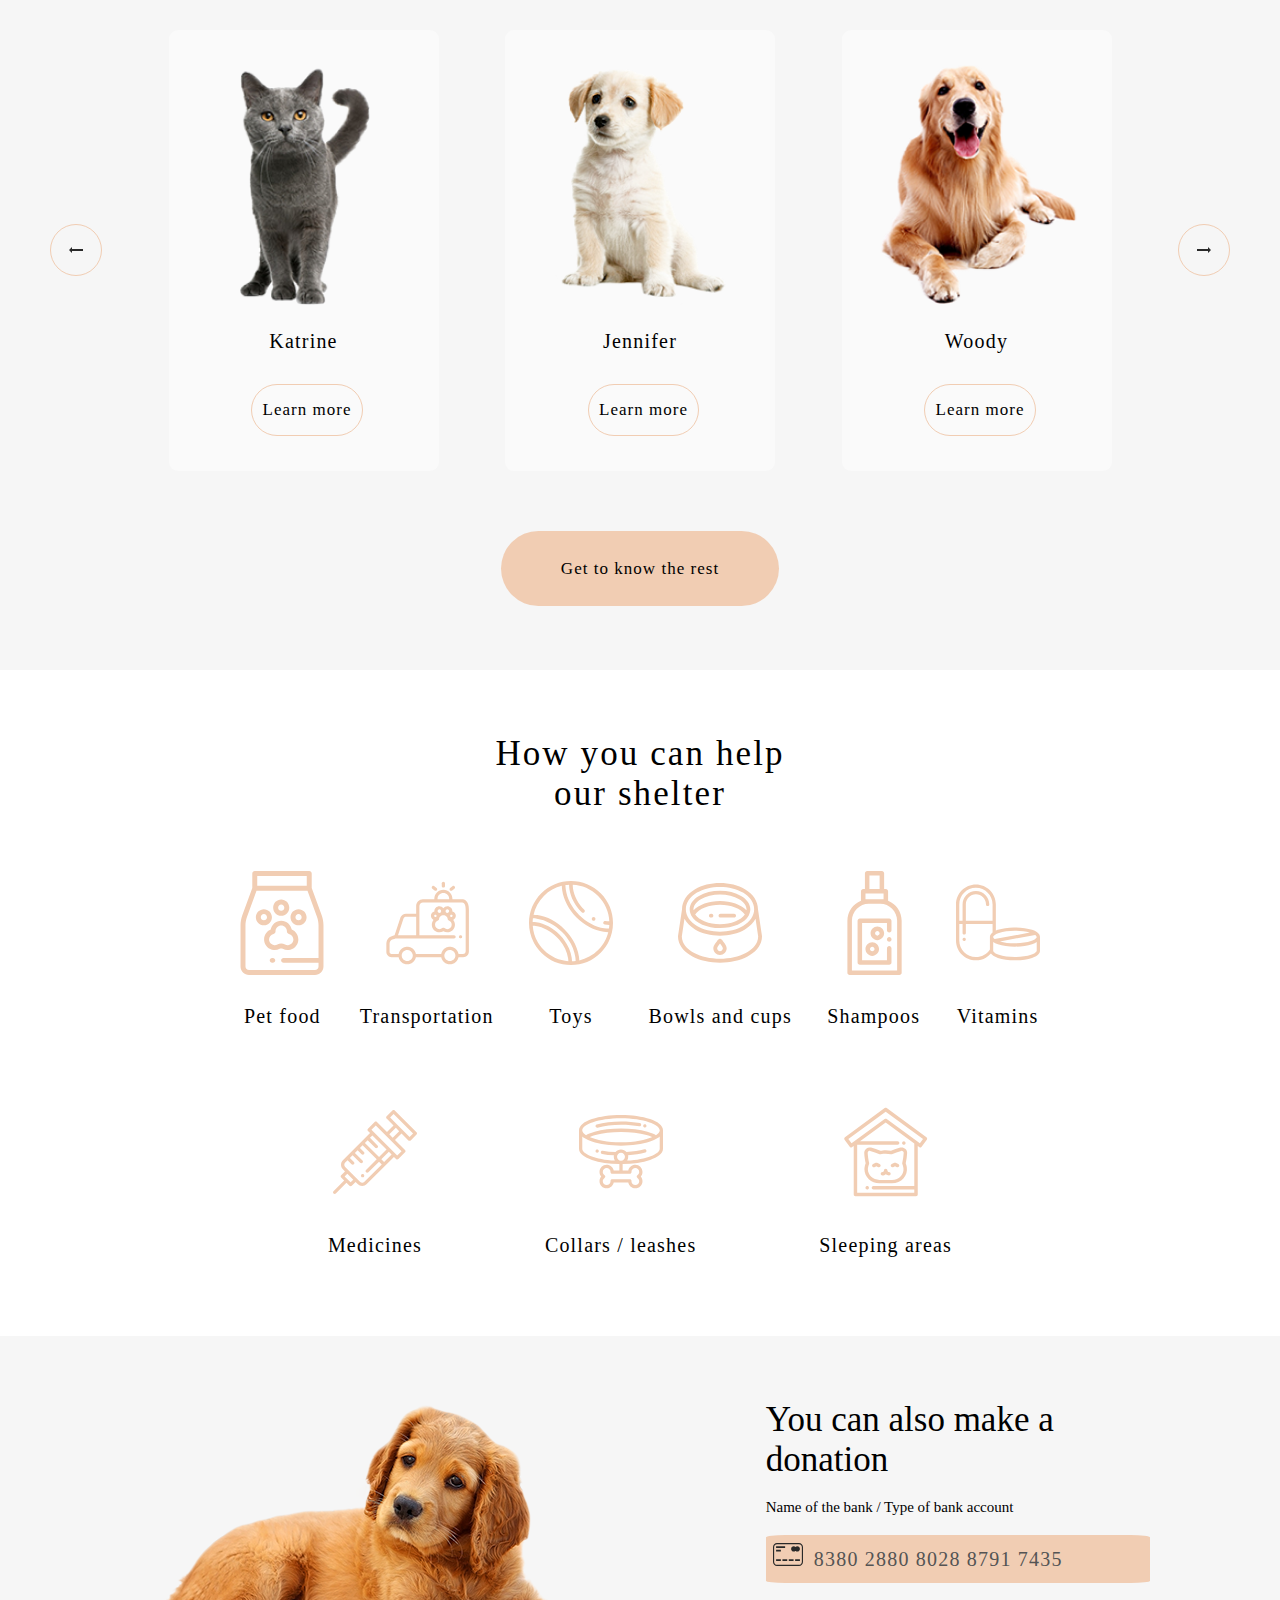
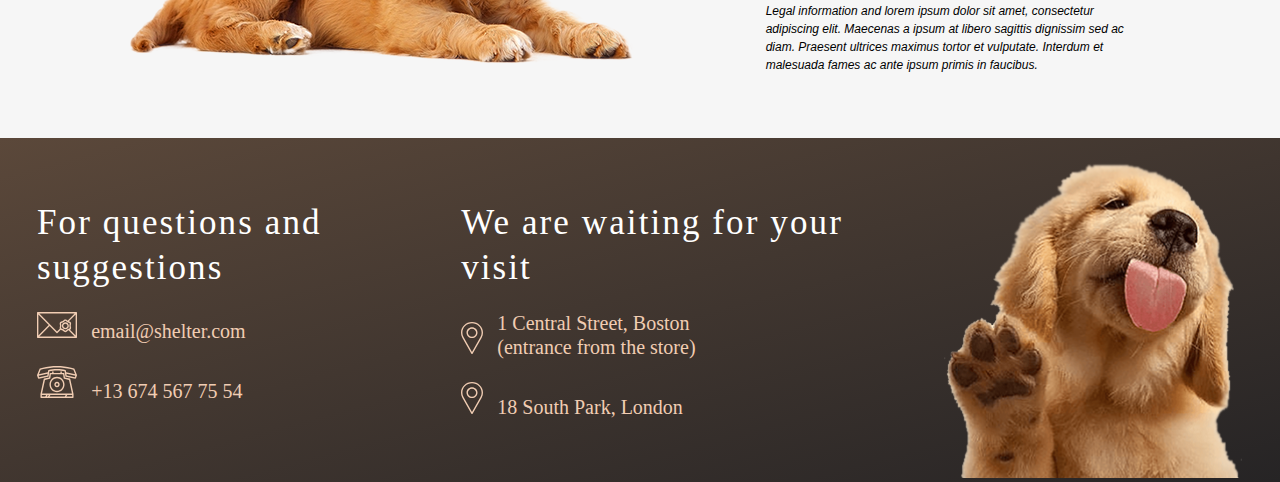
==== commit 826e4f57: "feat: add responsibility" ====
--- a/pages/main/index.html
+++ b/pages/main/index.html
@@ -37,7 +37,7 @@
     <main>
         <section class="about">
             <div class="wrapper-about">
-                <img class="about-image" src="../../assets/images/about-pets.png">
+              <div> <img class="about-image" src="../../assets/images/about-pets.png"></div> 
                 <div class="about-text">
                     <h3>About the shelter “Cozy House”</h3>
                     <div class="about-text-main">
--- a/pages/main/styles2.css
+++ b/pages/main/styles2.css
@@ -9,7 +9,7 @@
   font-weight: 400;
 }
 header {
-  height: 908px;
+  max-height: 912px;
 }
 main {
   width: 100%;
@@ -17,24 +17,21 @@
   justify-content: center;
   flex-direction: column;
 }
-.about {
-  height: 588px;
-}
-.pets {
-  height: 877px;
+.about,
+.pets,
+.help,
+.donation {
+  padding: 5% 0;
+}
+.pets,
+.donation {
   background: #f6f6f6;
 }
 
 .help {
-  height: 611px;
   background-color: #ffffff;
 }
-.donation {
-  height: 462px;
-}
-footer {
-  height: 350px;
-}
+
 header,
 footer {
   background-image: linear-gradient(
@@ -70,12 +67,14 @@
   font-size: 15px;
   line-height: 160%;
 }
-
+.image-donation img{
+    width: 100%;
+}
 .btn {
   width: fit-content;
   border-radius: 100px;
   color: black;
-  padding: 10px 35px;
+  padding: 2% 5%;
   font-size: 17px;
   letter-spacing: 1.02px;
   font-family: Georgia, serif;
@@ -84,18 +83,26 @@
 .btn:hover,
 .card-number:hover,
 .arrow:hover {
-    cursor: pointer;
-    background-color: #FDDCC4;
+  cursor: pointer;
+  background-color: #fddcc4;
+}
+a h4:hover {
+  cursor: pointer;
+  color: #fddcc4;
 }
 .wrapper-footer h4,
 a {
   text-decoration: none;
   color: #f1cdb3;
 }
+
 /* HEADER */
 
 .wrapper-nav {
   justify-content: space-between;
+}
+.wrapper-header {
+  justify-content: center;
 }
 .logo-title {
   color: #f1cdb3;
@@ -147,50 +154,39 @@
   display: flex;
   flex-direction: column;
   justify-content: center;
+  width: 50%;
 }
 .left-column h2 {
   line-height: 130%;
   max-width: 310px;
 }
-.right-column {
-  display: inline-block;
-  float: right;
-}
+
 p.left-text {
   color: #cdcdcd;
-  width: 460px;
   margin-top: 42px;
   margin-bottom: 41px;
   line-height: 160%;
 }
 img#dog-header {
   margin-top: 64.5px;
-  height: 723px;
-  width: 698px;
-  border-radius: 0px;
+  max-width: 100%;
 }
 
 /* SECTION ABOUT */
-
-.about-image {
-  margin-top: 80px;
-  margin-left: 175px;
-  margin-right: 120px;
+.wrapper-about {
+  justify-content: space-evenly;
 }
 .about-text {
   display: flex;
   flex-direction: column;
   justify-content: center;
-  margin-top: 83px;
-}
-.about-text-main {
-  width: 430px;
-}
+  max-width: 50%;
+}
+
 .about-text-main p {
   margin-top: 25px;
 }
 .about-text h3 {
-  width: 370px;
   font-size: 35px;
   letter-spacing: 2.1px;
 }
@@ -203,7 +199,6 @@
 .wrapper-pets h3 {
   text-align: center;
   align-self: center;
-  margin-top: 85px;
   width: 400px;
   font-size: 35px;
   letter-spacing: 2.1px;
@@ -215,7 +210,8 @@
 .pets-slider {
   display: flex;
   justify-content: space-between;
-  margin-top: 65px;
+  margin-top: 7%;
+  flex-wrap: wrap;
 }
 
 .arrow {
@@ -241,6 +237,9 @@
   background: #fafafa;
   border-radius: 9px;
   padding: 35px;
+  display: flex;
+  flex-direction: column;
+  align-items: center;
 }
 .pets-galery:hover {
   cursor: pointer;
@@ -261,49 +260,181 @@
 }
 /* SECTION HELP */
 .wrapper-help h3 {
-    text-align: center;
-    margin-top: 85px;
-    width: 310px;
-    font-size: 35px;
-    letter-spacing: 2.1px;
-    }
-.wrapper-help{
-    flex-direction: column;
-    align-items: center;
-}
-.help-content{
-    max-width: 70%;
-    display: flex;
-    flex-direction: row;
-    justify-content: space-evenly;
-    margin-top: 5%;
-    flex-wrap: wrap;
-}
-/* .help-content-1st-row {
-    display: flex;
-    justify-content: space-between;
-    margin-top: 5%;
-}
-.help-content-2nd-row {
-    display: flex;
-    justify-content: space-around;
-    margin-top: 10%;
-} */
+  text-align: center;
+  width: 310px;
+  font-size: 35px;
+  letter-spacing: 2.1px;
+}
+.wrapper-help {
+  flex-direction: column;
+  align-items: center;
+}
+.help-content {
+  max-width: 70%;
+  display: flex;
+  flex-direction: row;
+  justify-content: space-evenly;
+  flex-wrap: wrap;
+}
+
 .help-content-item h4 {
-    font-size: 20px;
-    letter-spacing: 1.2px;
-    margin-top: 30px;
-
+  font-size: 20px;
+  letter-spacing: 1.2px;
+  margin-top: 30px;
 }
 
 .help-content-item {
-    display: flex;
-    flex-direction: column;
-    align-items: center;
-    padding: 15px;
-    margin-top: 5%;
-}
-.help-content-item img{
-    width: 84px;
-    height: 104px;
-}+  display: flex;
+  flex-direction: column;
+  align-items: center;
+  padding: 15px;
+  margin-top: 5%;
+}
+.help-content-item img {
+  width: 84px;
+  height: 104px;
+}
+/* DONATION */
+#donation {
+  display: flex;
+  justify-content: center;
+}
+
+.wrapper-donation {
+  display: flex;
+  flex-direction: row;
+  align-items: center;
+  justify-content: space-evenly;
+  flex-wrap: wrap;
+}
+
+.text-donation {
+  width: 30%;
+}
+
+.text-donation > h3 {
+  font-size: 35px;
+}
+
+.text-donation > h5 {
+  font-size: 15px;
+}
+
+.card-number {
+  background: #f1cdb3;
+  border-radius: 5%;
+  padding: 2%;
+}
+
+.card-number > a {
+  text-decoration: none;
+  font-size: 20px;
+  font-family: Georgia, serif;
+  letter-spacing: 0.06em;
+  color: #545454;
+  margin-left: 6px;
+}
+
+p.italic {
+  font-style: italic;
+  font-size: 12px;
+  line-height: 18px;
+}
+
+.space-top {
+  margin-top: 5%;
+}
+
+/* FOOTER */
+
+.wrapper-footer {
+  display: flex;
+  flex-direction: row;
+  justify-content: space-around;
+  align-items: center;
+}
+
+.wrapper-footer h3 {
+  font-size: 35px;
+  line-height: 130%;
+  letter-spacing: 0.06em;
+  color: #ffffff;
+}
+
+.wrapper-footer h4,
+a {
+  text-decoration: none;
+  color: #f1cdb3;
+}
+
+.contacts-footer {
+  display: flex;
+  width: 65%;
+}
+
+.contacts-footer h4 {
+  display: inline-block;
+  font-size: 20px;
+}
+
+.contacts-footer img {
+  margin-right: 10px;
+}
+.img-footer {
+  padding-top: 2%;
+}
+@media (max-width: 1200px) {
+  .wrapper-header,
+  .wrapper-nav {
+    margin: 0 5%;
+  }
+}
+@media (max-width: 960px) {
+  .pets-slider {
+    justify-content: center;
+  }
+  .pets-galery {
+    margin: 2%;
+  }
+  .arrow {
+    display: none;
+  }
+}
+
+@media (max-width: 840px) {
+  .left-column h2 {
+    font-size: 30px;
+  }
+  .wrapper-footer h3 {
+    font-size: 25px;
+  }
+  .text-donation {
+    width: 70%;
+  }
+}
+
+@media (max-width: 610px) {
+  .wrapper-header {
+    padding: 5% 0;
+  }
+  .left-column {
+    width: 80%;
+  }
+  .right-column {
+    display: none;
+  }
+  .about-text-main p:last-child,
+  .img-footer {
+    display: none;
+  }
+  .contacts-footer {
+    width: 100%;
+  }
+  .contacts-footer h4 {
+    display: inline-block;
+    font-size: 16px;
+  }
+  .wrapper-footer {
+    padding: 2%;
+  }
+}
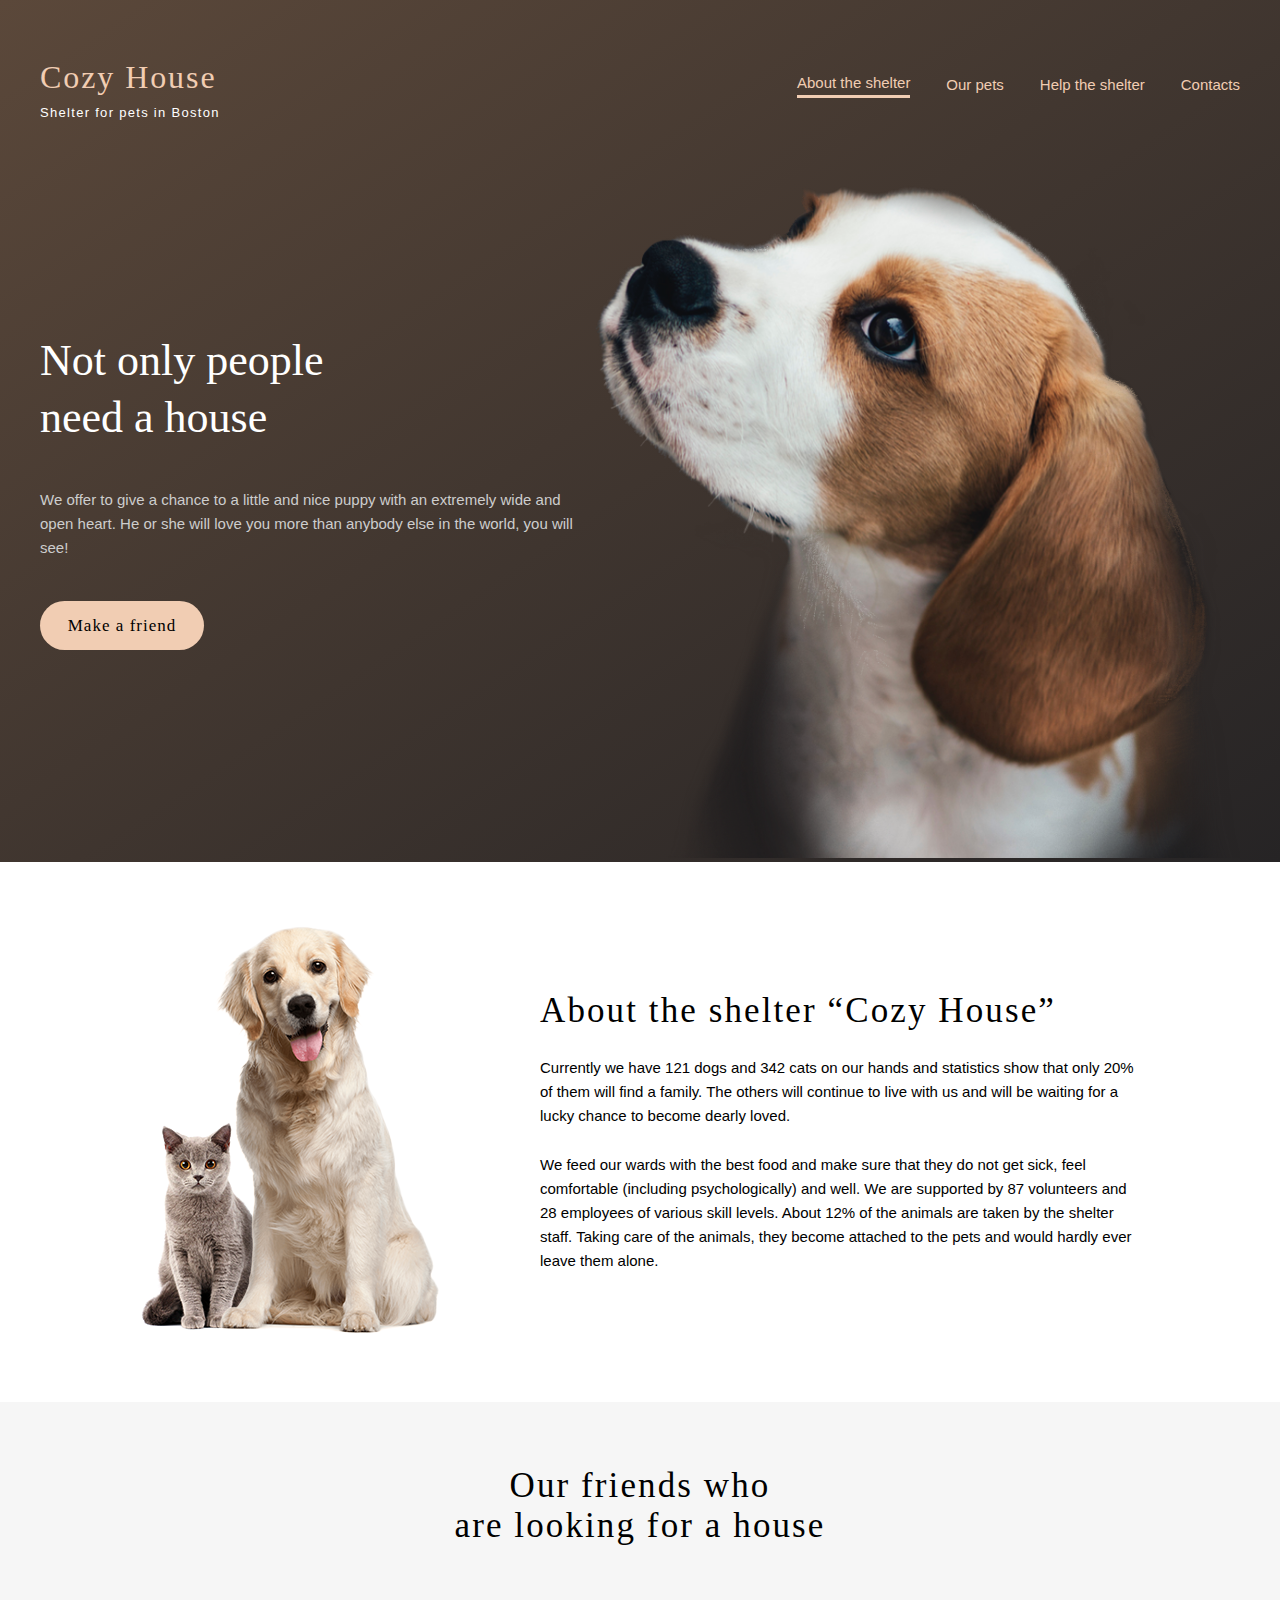
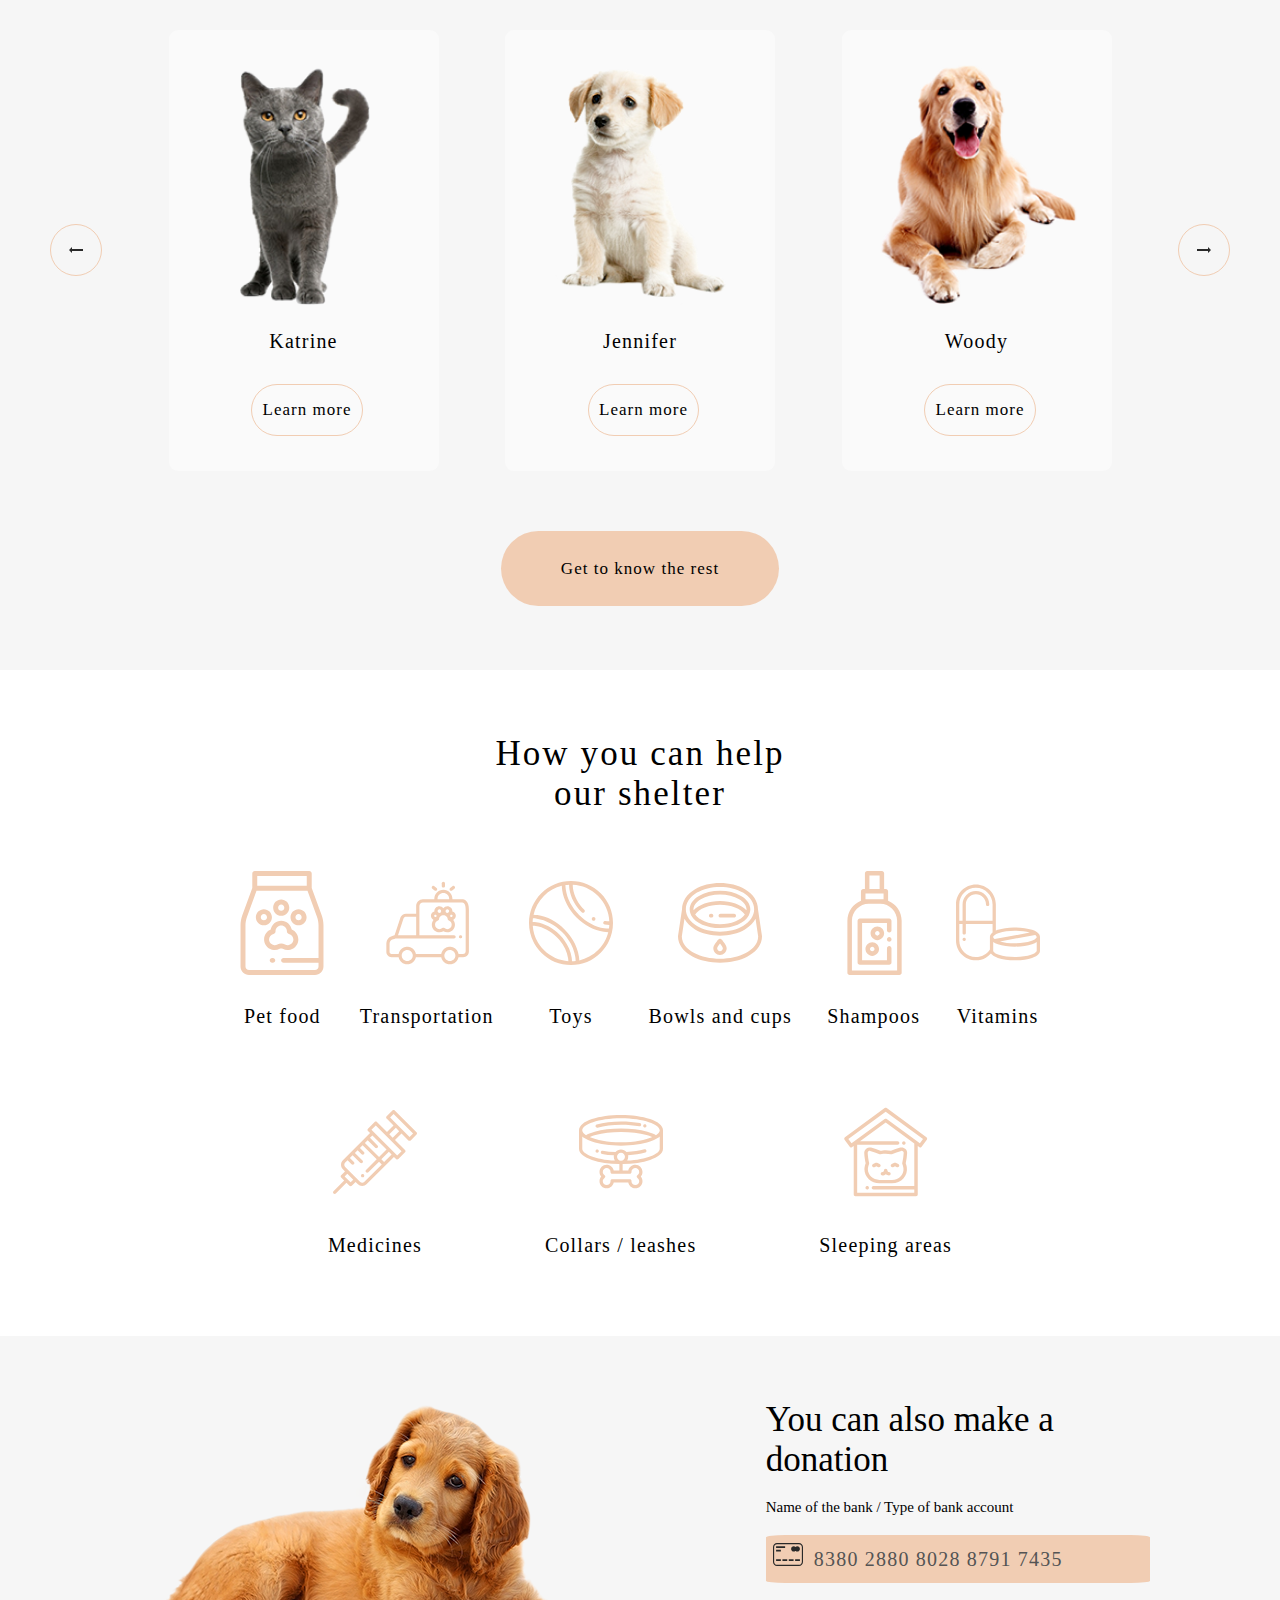
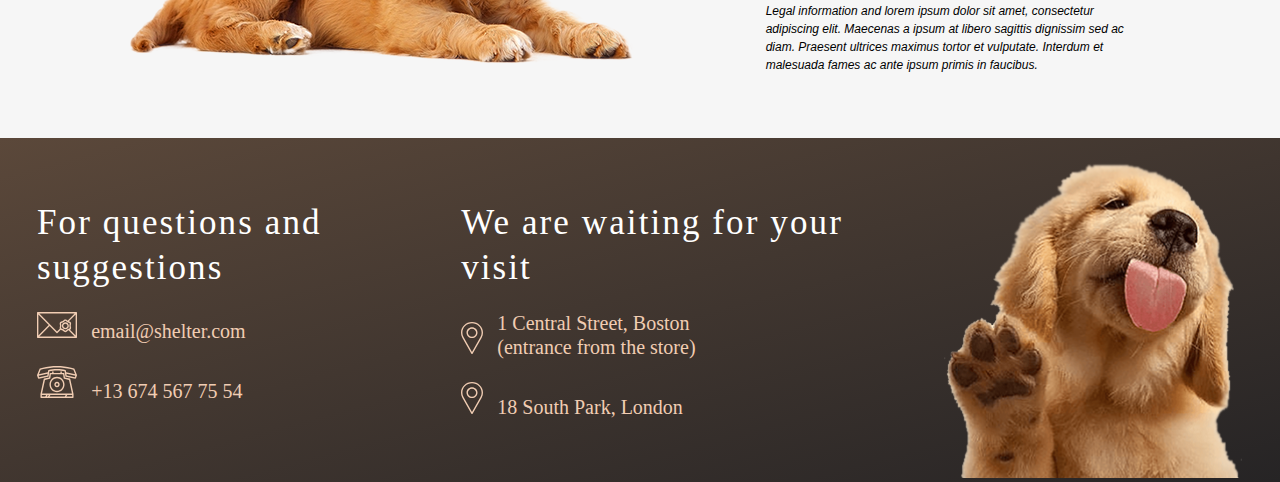
==== commit 074b858a: "feat: add burger-menu" ====
--- a/pages/main/index.html
+++ b/pages/main/index.html
@@ -6,6 +6,7 @@
     <meta name="viewport" content="width=device-width, initial-scale=1.0">
     <title>Shelter</title>
     <link rel="stylesheet" href="styles2.css">
+    <link rel="stylesheet" href="https://cdnjs.cloudflare.com/ajax/libs/font-awesome/4.7.0/css/font-awesome.min.css">
 </head>
 
 <body>
@@ -16,11 +17,15 @@
                 <div class="logo-text">Shelter for pets in Boston</div>
             </div>
             <nav>
-                <ul>
+                <ul class="topnav" id="myTopnav">
+                    <a href="javascript:void(0);" class="icon" onclick="myFunction()">
+                        <i class="fa fa-bars"></i>
+                      </a>
                     <li><a class="current active">About the shelter</a></li>
                     <li><a class="active" href="../pets/index.html">Our pets</a></li>
                     <li><a>Help the shelter</a></li>
                     <li><a>Contacts</a></li>
+                   
                 </ul>
             </nav>
         </div>
@@ -55,7 +60,7 @@
         </section>
         <section class="pets">
             <div class="wrapper-pets">
-                <h3>Our friends who <br>are looking for a house</h3>
+                <h3>Our friends who <br> are looking for a house</h3>
 
                 <div class="pets-slider">
                     <div class="arrow arrow-left"></div>
@@ -173,6 +178,7 @@
             </div>
         </div>
     </footer>
+    <script src="script.js"></script>
 </body>
 
 </html>--- a/pages/main/styles2.css
+++ b/pages/main/styles2.css
@@ -63,12 +63,15 @@
   font-size: 44px;
   color: #ffffff;
 }
+.topnav .icon {
+  display: none;
+}
 p {
   font-size: 15px;
   line-height: 160%;
 }
-.image-donation img{
-    width: 100%;
+.image-donation img {
+  width: 100%;
 }
 .btn {
   width: fit-content;
@@ -100,6 +103,7 @@
 
 .wrapper-nav {
   justify-content: space-between;
+  align-items: baseline;
 }
 .wrapper-header {
   justify-content: center;
@@ -175,6 +179,7 @@
 /* SECTION ABOUT */
 .wrapper-about {
   justify-content: space-evenly;
+  flex-wrap: wrap;
 }
 .about-text {
   display: flex;
@@ -199,7 +204,7 @@
 .wrapper-pets h3 {
   text-align: center;
   align-self: center;
-  width: 400px;
+  max-width: 400px;
   font-size: 35px;
   letter-spacing: 2.1px;
 }
@@ -386,7 +391,7 @@
 @media (max-width: 1200px) {
   .wrapper-header,
   .wrapper-nav {
-    margin: 0 5%;
+    margin: 0 3%;
   }
 }
 @media (max-width: 960px) {
@@ -438,3 +443,52 @@
     padding: 2%;
   }
 }
+@media screen and (max-width: 600px) {
+    .about-text{
+        max-width: 70%;
+    }
+    nav{
+        width: auto;
+    }
+    .logo-title{
+        padding-top: 30px;
+    }
+  .topnav li{
+    display: none;
+  }
+  .topnav a.icon {
+    float: right;
+    display: flex;
+    align-self: center;
+  }
+}
+@media screen and (max-width: 600px) {
+  .topnav.responsive {
+    flex-direction: column;
+    transition: 0.5s;
+    align-items: baseline;
+    position: absolute;
+    z-index: 1000;
+    top: 0;
+    right: 0;
+    width: 100%;
+    border: 2px solid #f1cdb3;
+    border-radius: 2px;
+    background: #37302ce3;
+    
+  }
+
+  .topnav.responsive li {
+    display: flex;
+    text-align: left;
+    margin-top: 30px;
+    padding-left: 20px;
+  }
+  .topnav.responsive a.icon{
+    align-self: flex-end;
+    padding: 20px;
+    position: absolute;
+    top: 7%;
+  }
+  
+}
